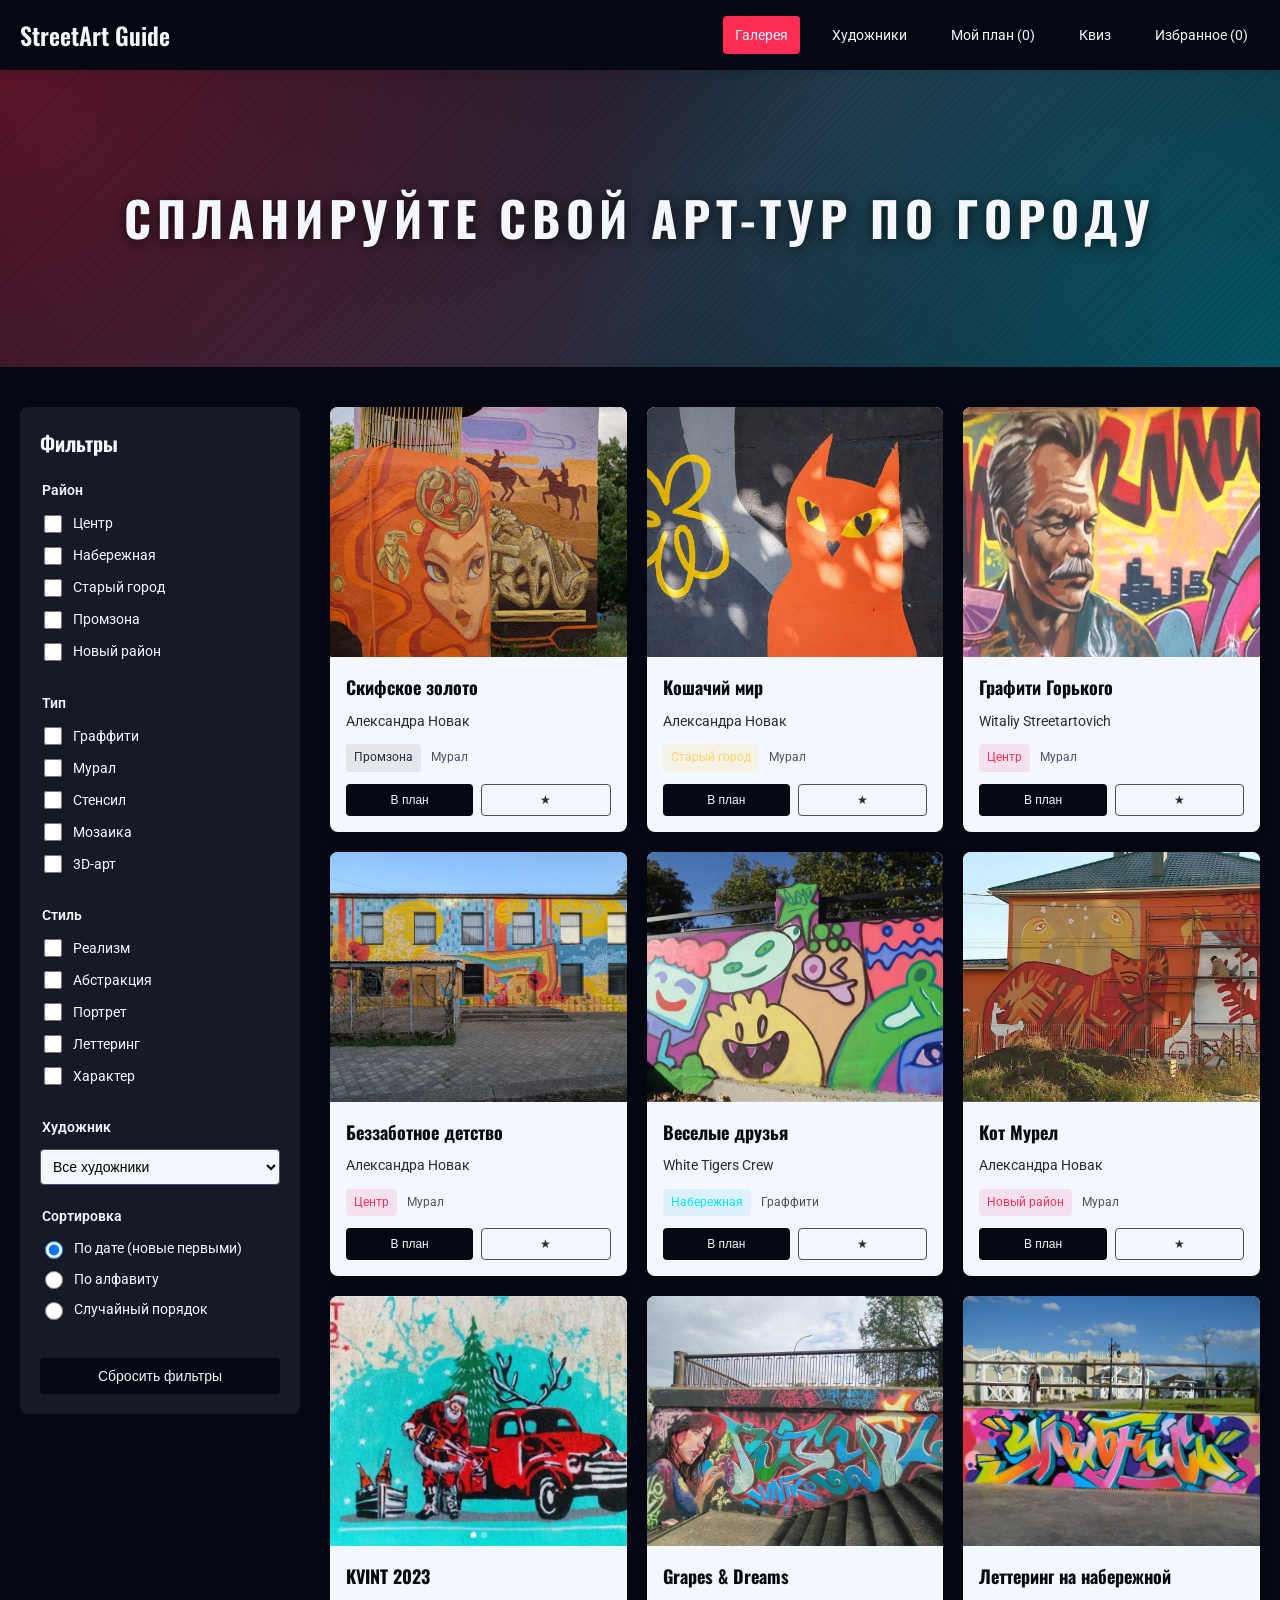
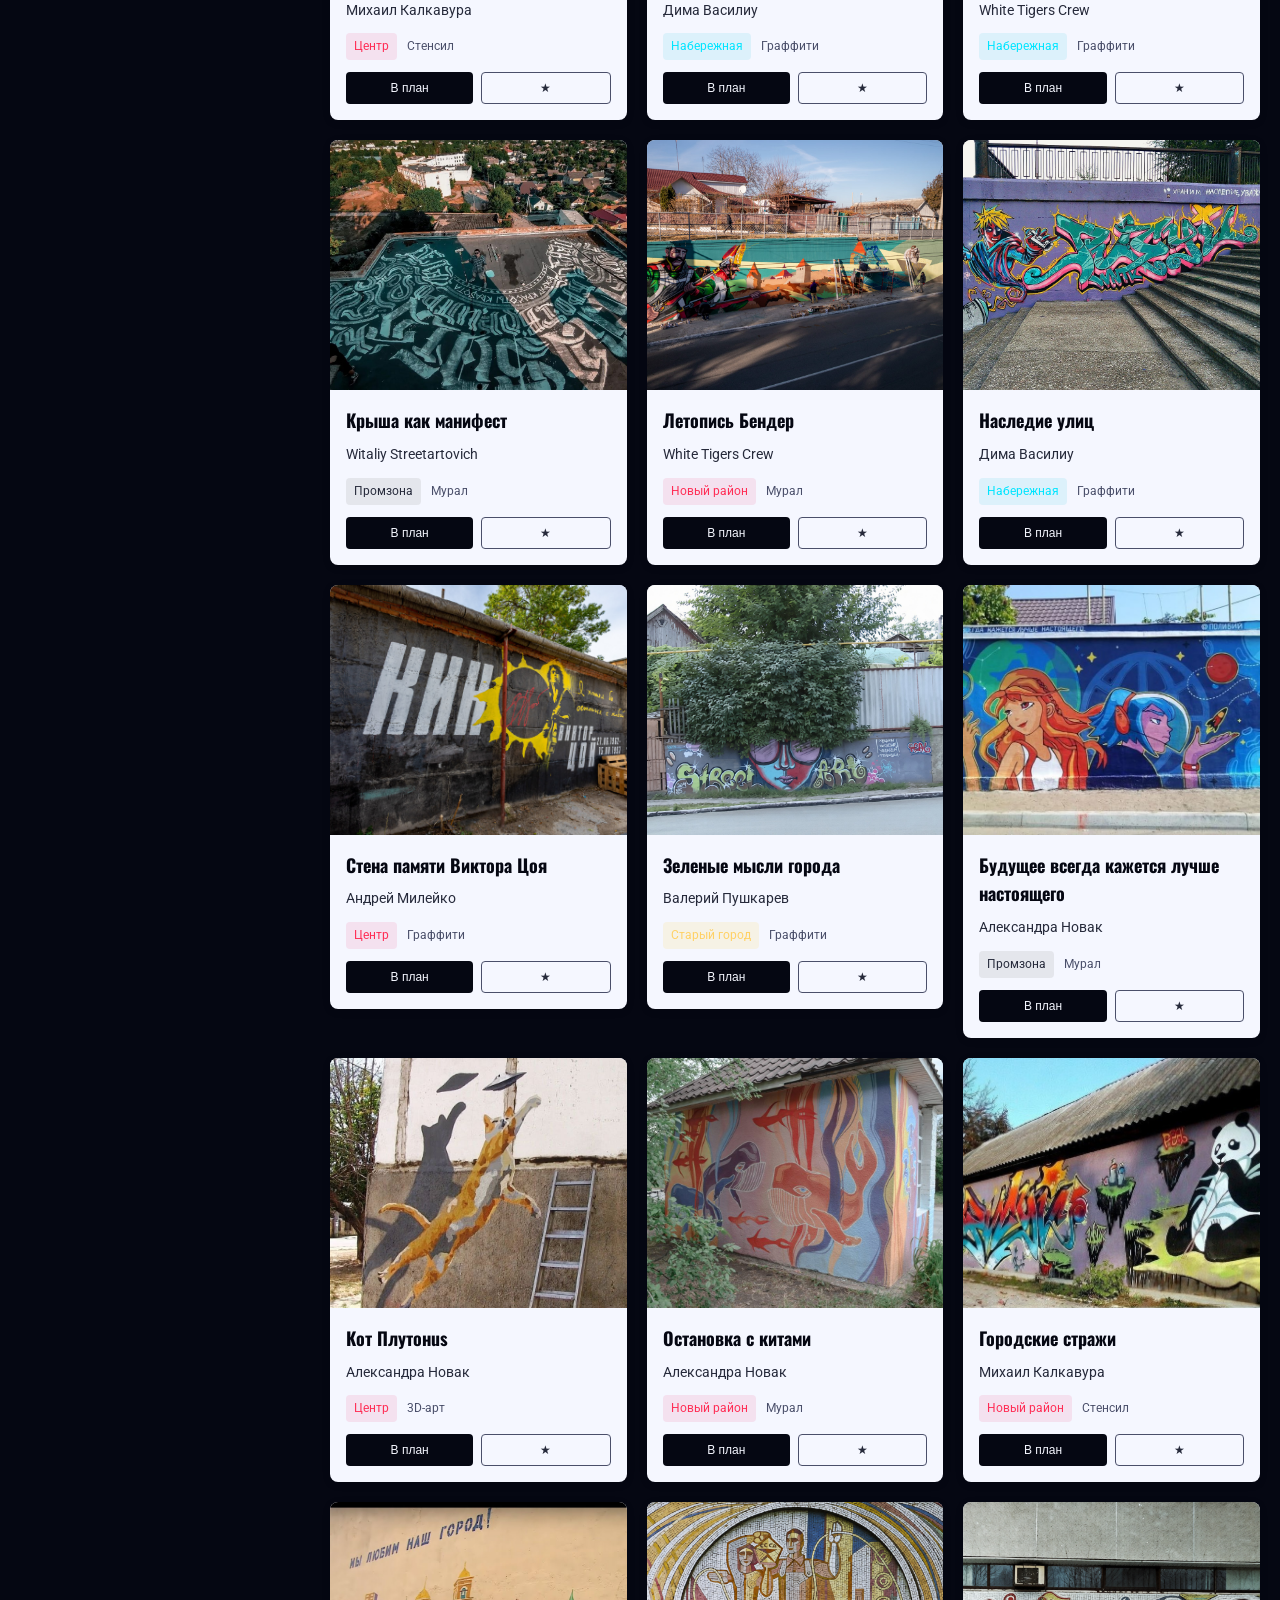
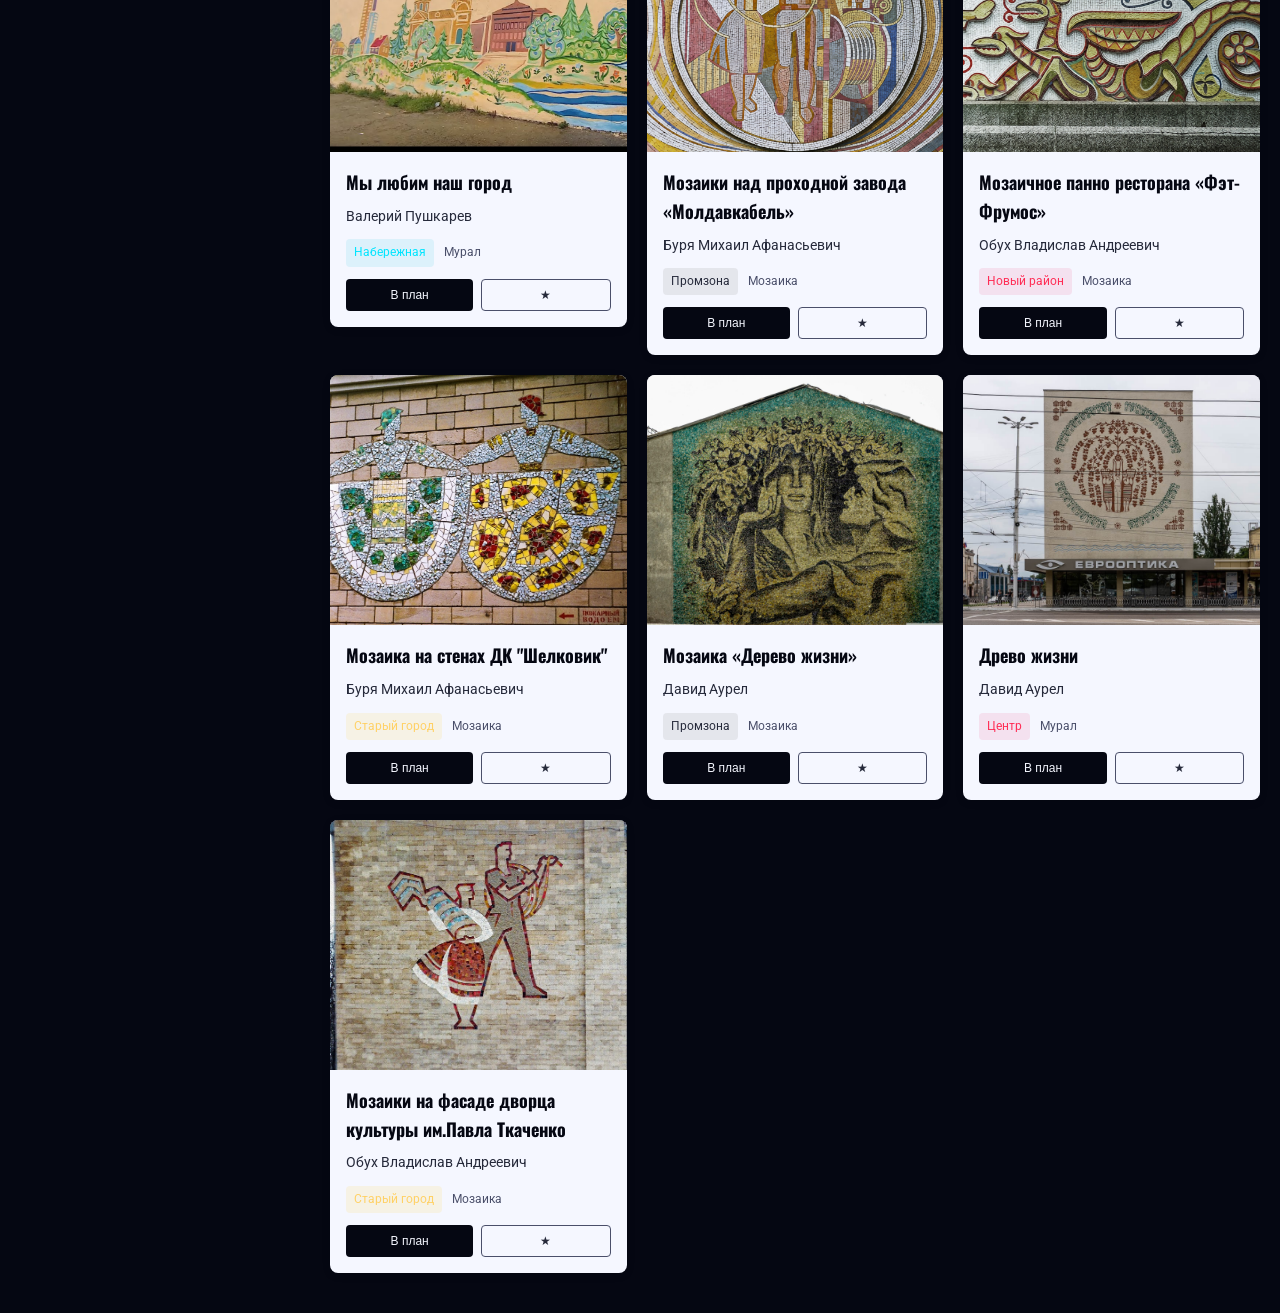
==== index.html @ 95d40b7e "added bem strusture" ====
<!DOCTYPE html>
<html lang="ru">
<head>
    <meta charset="UTF-8">
    <meta name="viewport" content="width=device-width, initial-scale=1.0">
    <meta name="description" content="Цифровой путеводитель по уличному искусству города с интерактивной галереей, планировщиком визита и базой художников">
    <title>StreetArt Guide - Цифровой путеводитель по уличному искусству</title>
    <link rel="preconnect" href="https://fonts.googleapis.com">
    <link rel="preconnect" href="https://fonts.gstatic.com" crossorigin>
    <link href="https://fonts.googleapis.com/css2?family=Oswald:wght@400;600;700&family=Roboto:wght@300;400;500;700&display=swap" rel="stylesheet">
    <link rel="stylesheet" href="css/style.css">
</head>
<body class="page">
    <header class="header">
        <div class="header__container">
            <a href="index.html" class="header__logo">StreetArt Guide</a>
            <nav class="header__nav" aria-label="Основная навигация">
                <a href="index.html" class="header__nav-link header__nav-link_active">Галерея</a>
                <a href="artists.html" class="header__nav-link">Художники</a>
                <a href="planner.html" class="header__nav-link">Мой план (<span id="planCount">0</span>)</a>
                <a href="quiz.html" class="header__nav-link">Квиз</a>
                <a href="favorites.html" class="header__nav-link">Избранное (<span id="favCount">0</span>)</a>
            </nav>
            <button class="header__burger" aria-label="Открыть меню" id="burgerBtn">
                <span></span>
                <span></span>
                <span></span>
            </button>
        </div>
    </header>

    <section class="banner">
        <div class="banner__container">
            <h1 class="banner__title">Спланируйте свой арт-тур по городу</h1>
        </div>
    </section>

    <main class="content">
        <div class="content__container">
            <aside class="filters">
                <h2 class="filters__title">Фильтры</h2>
                
                <fieldset class="filters__fieldset">
                    <legend class="filters__legend">Район</legend>
                    <label class="filters__label">
                        <input type="checkbox" class="filters__checkbox" value="Центр" data-filter="district">
                        <span>Центр</span>
                    </label>
                    <label class="filters__label">
                        <input type="checkbox" class="filters__checkbox" value="Набережная" data-filter="district">
                        <span>Набережная</span>
                    </label>
                    <label class="filters__label">
                        <input type="checkbox" class="filters__checkbox" value="Старый город" data-filter="district">
                        <span>Старый город</span>
                    </label>
                    <label class="filters__label">
                        <input type="checkbox" class="filters__checkbox" value="Промзона" data-filter="district">
                        <span>Промзона</span>
                    </label>
                    <label class="filters__label">
                        <input type="checkbox" class="filters__checkbox" value="Новый район" data-filter="district">
                        <span>Новый район</span>
                    </label>
                </fieldset>

                <fieldset class="filters__fieldset">
                    <legend class="filters__legend">Тип</legend>
                    <label class="filters__label">
                        <input type="checkbox" class="filters__checkbox" value="Граффити" data-filter="type">
                        <span>Граффити</span>
                    </label>
                    <label class="filters__label">
                        <input type="checkbox" class="filters__checkbox" value="Мурал" data-filter="type">
                        <span>Мурал</span>
                    </label>
                    <label class="filters__label">
                        <input type="checkbox" class="filters__checkbox" value="Стенсил" data-filter="type">
                        <span>Стенсил</span>
                    </label>
                    <label class="filters__label">
                        <input type="checkbox" class="filters__checkbox" value="Мозаика" data-filter="type">
                        <span>Мозаика</span>
                    </label>
                    <label class="filters__label">
                        <input type="checkbox" class="filters__checkbox" value="3D-арт" data-filter="type">
                        <span>3D-арт</span>
                    </label>
                </fieldset>

                <fieldset class="filters__fieldset">
                    <legend class="filters__legend">Стиль</legend>
                    <label class="filters__label">
                        <input type="checkbox" class="filters__checkbox" value="Реализм" data-filter="style">
                        <span>Реализм</span>
                    </label>
                    <label class="filters__label">
                        <input type="checkbox" class="filters__checkbox" value="Абстракция" data-filter="style">
                        <span>Абстракция</span>
                    </label>
                    <label class="filters__label">
                        <input type="checkbox" class="filters__checkbox" value="Портрет" data-filter="style">
                        <span>Портрет</span>
                    </label>
                    <label class="filters__label">
                        <input type="checkbox" class="filters__checkbox" value="Леттеринг" data-filter="style">
                        <span>Леттеринг</span>
                    </label>
                    <label class="filters__label">
                        <input type="checkbox" class="filters__checkbox" value="Характер" data-filter="style">
                        <span>Характер</span>
                    </label>
                </fieldset>

                <fieldset class="filters__fieldset">
                    <legend class="filters__legend">Художник</legend>
                    <select class="filters__select" id="artistFilter" data-filter="artist">
                        <option value="">Все художники</option>
                    </select>
                </fieldset>

                <fieldset class="filters__fieldset">
                    <legend class="filters__legend">Сортировка</legend>
                    <label class="filters__label">
                        <input type="radio" class="filters__radio" name="sort" value="date" checked>
                        <span>По дате (новые первыми)</span>
                    </label>
                    <label class="filters__label">
                        <input type="radio" class="filters__radio" name="sort" value="alphabet">
                        <span>По алфавиту</span>
                    </label>
                    <label class="filters__label">
                        <input type="radio" class="filters__radio" name="sort" value="random">
                        <span>Случайный порядок</span>
                    </label>
                </fieldset>

                <button class="filters__reset" id="resetFilters">Сбросить фильтры</button>
            </aside>

            <section class="gallery" id="gallery" role="region" aria-label="Галерея арт-объектов">
                <div class="gallery__empty" id="galleryEmpty" style="display: none;">
                    <p>По выбранным фильтрам ничего не найдено</p>
                </div>
            </section>
        </div>
    </main>

    <!-- Модальное окно для детального просмотра арт-объекта -->
    <div class="modal" id="artworkModal" role="dialog" aria-labelledby="modalTitle" aria-hidden="true">
        <div class="modal__overlay" id="modalOverlay"></div>
        <div class="modal__content">
            <button class="modal__close" aria-label="Закрыть" id="modalClose">&times;</button>
            <div class="modal__body" id="modalBody"></div>
        </div>
    </div>

    <!-- Уведомления -->
    <div class="notification" id="notification"></div>

    <script src="js/data.js"></script>
    <script src="js/favorites.js"></script>
    <script src="js/planner.js"></script>
    <script src="js/gallery.js"></script>
    <script src="js/modals.js"></script>
    <script src="js/app.js"></script>
</body>
</html>
---- css/style.css ----
@import url('./blocks/style/banner/banner.css');
@import url('./blocks/style/banner/__container/banner__container.css');
@import url('./blocks/style/banner/__title/banner__title.css');

@import url('./blocks/style/card/card.css');
@import url('./blocks/style/card/__actions/card__actions.css');
@import url('./blocks/style/card/__artist/card__artist.css');
@import url('./blocks/style/card/__btn/card__btn.css');
@import url('./blocks/style/card/__content/card__content.css');
@import url('./blocks/style/card/__district/card__district.css');
@import url('./blocks/style/card/__image/card__image.css');
@import url('./blocks/style/card/__info/card__info.css');
@import url('./blocks/style/card/__title/card__title.css');
@import url('./blocks/style/card/__type/card__type.css');
@import url('./blocks/style/card/__btn/_add/card__btn_add.css');
@import url('./blocks/style/card/__btn/_favorite/card__btn_favorite.css');
@import url('./blocks/style/card/__district/_center/card__district_center.css');
@import url('./blocks/style/card/__district/_naberezhna/card__district_naberezhna.css');
@import url('./blocks/style/card/__district/_old-city/card__district_old-city.css');
@import url('./blocks/style/card/__district/_promzone/card__district_promzone.css');
@import url('./blocks/style/card/__district/_new-district/card__district_new-district.css');

@import url('./blocks/style/content/content.css');
@import url('./blocks/style/content/__container/content__container.css');
@import url('./blocks/style/content/__container/_full/content__container_full.css');

@import url('./blocks/style/filters/filters.css');
@import url('./blocks/style/filters/__checkbox/filters__checkbox.css');
@import url('./blocks/style/filters/__fieldset/filters__fieldset.css');
@import url('./blocks/style/filters/__label/filters__label.css');
@import url('./blocks/style/filters/__legend/filters__legend.css');
@import url('./blocks/style/filters/__radio/filters__radio.css');
@import url('./blocks/style/filters/__reset/filters__reset.css');
@import url('./blocks/style/filters/__select/filters__select.css');
@import url('./blocks/style/filters/__title/filters__title.css');

@import url('./blocks/style/gallery/gallery.css');
@import url('./blocks/style/gallery/__empty/gallery__empty.css');

@import url('./blocks/style/header/header.css');
@import url('./blocks/style/header/__burger/header__burger.css');
@import url('./blocks/style/header/__container/header__container.css');
@import url('./blocks/style/header/__logo/header__logo.css');
@import url('./blocks/style/header/__nav-link/header__nav-link.css');
@import url('./blocks/style/header/__nav/header__nav.css');
@import url('./blocks/style/header/__nav-link/_active/header__nav-link_active.css');

@import url('./blocks/style/modal/modal.css');
@import url('./blocks/style/modal/__actions/modal__actions.css');
@import url('./blocks/style/modal/__body/modal__body.css');
@import url('./blocks/style/modal/__btn/modal__btn.css');
@import url('./blocks/style/modal/__close/modal__close.css');
@import url('./blocks/style/modal/__content/modal__content.css');
@import url('./blocks/style/modal/__description/modal__description.css');
@import url('./blocks/style/modal/__gallery/modal__gallery.css');
@import url('./blocks/style/modal/__info/modal__info.css');
@import url('./blocks/style/modal/__info-item/modal__info-item.css');
@import url('./blocks/style/modal/__overlay/modal__overlay.css');
@import url('./blocks/style/modal/__title/modal__title.css');
@import url('./blocks/style/modal/__year/modal__year.css');
@import url('./blocks/style/modal/__btn/_add/modal__btn_add.css');
@import url('./blocks/style/modal/__btn/_favorite/modal__btn_favorite.css');
@import url('./blocks/style/modal/__btn/_artist/modal__btn_artist.css');
@import url('./blocks/style/modal/__btn/_share/modal__btn_share.css');

@import url('./blocks/style/notification/notification.css');

@import url('./blocks/style/page/page.css');

@import url('./blocks/style/variables/variables.css');
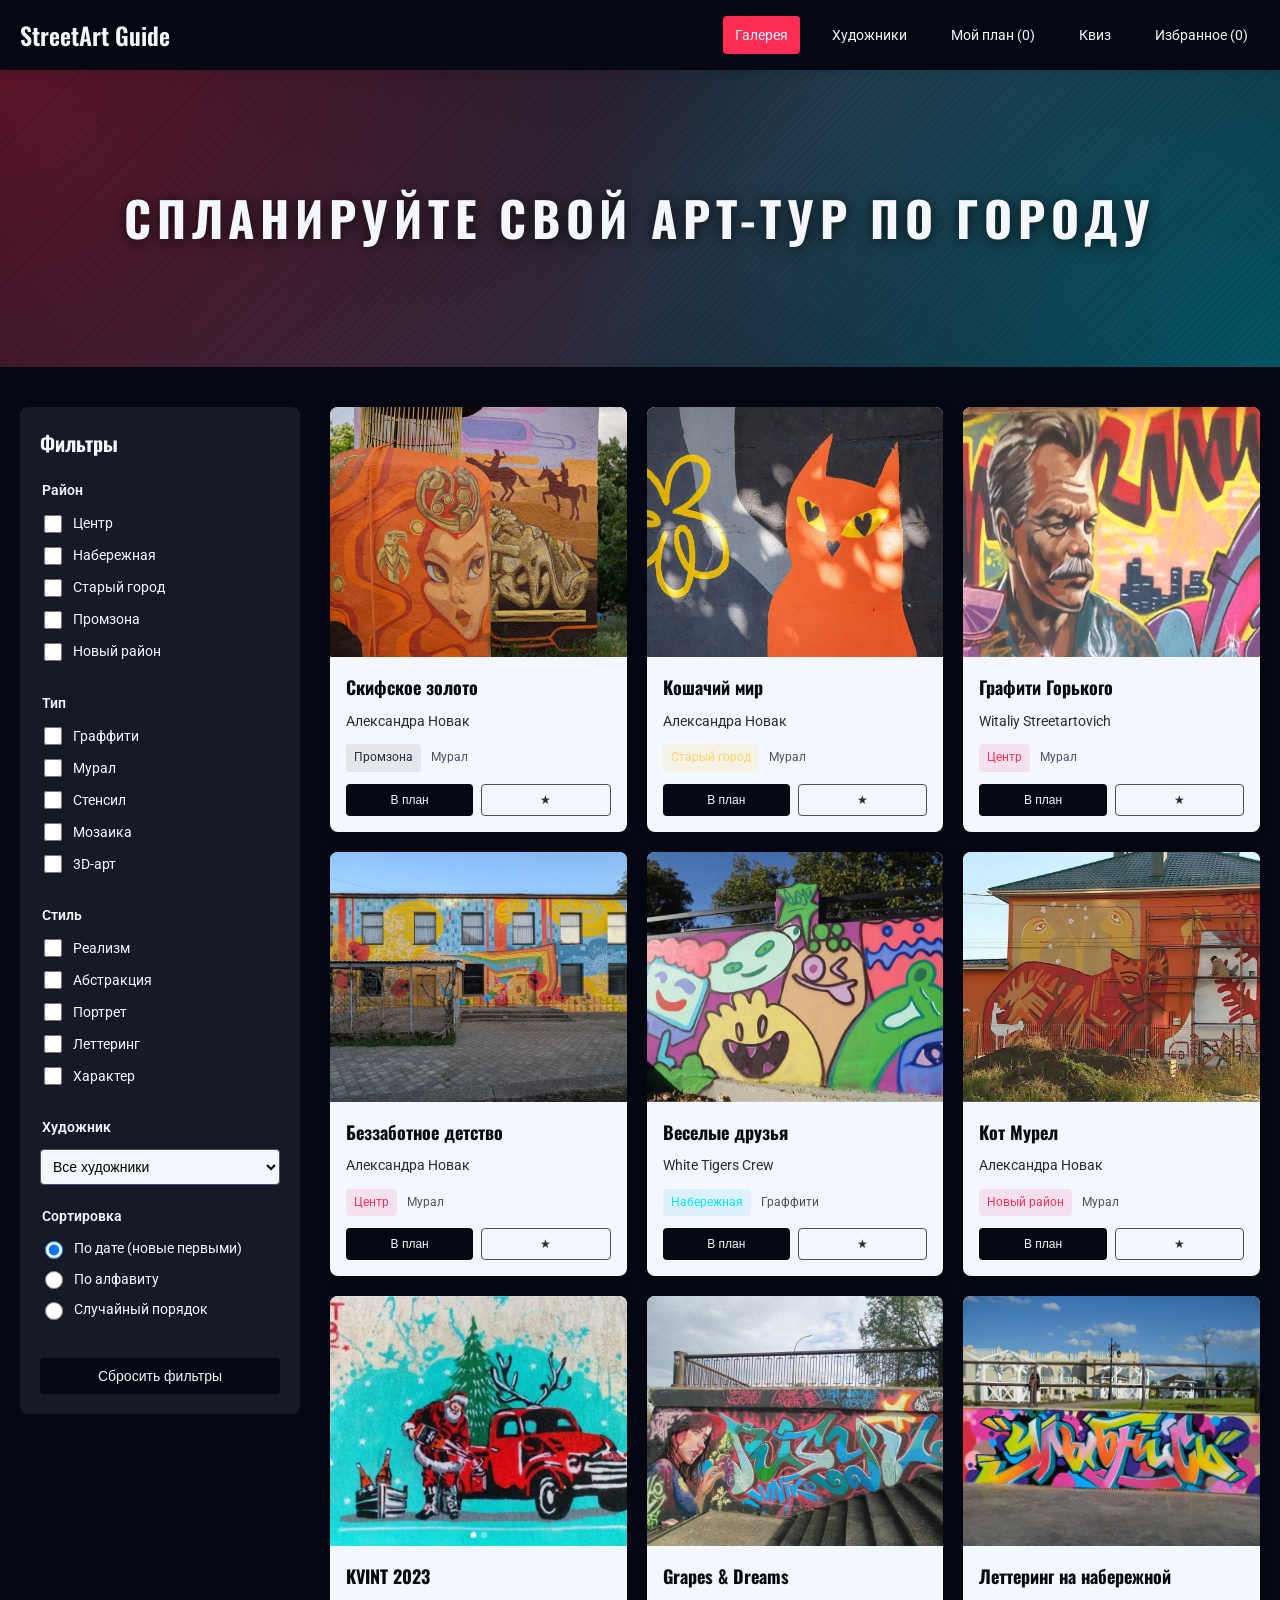
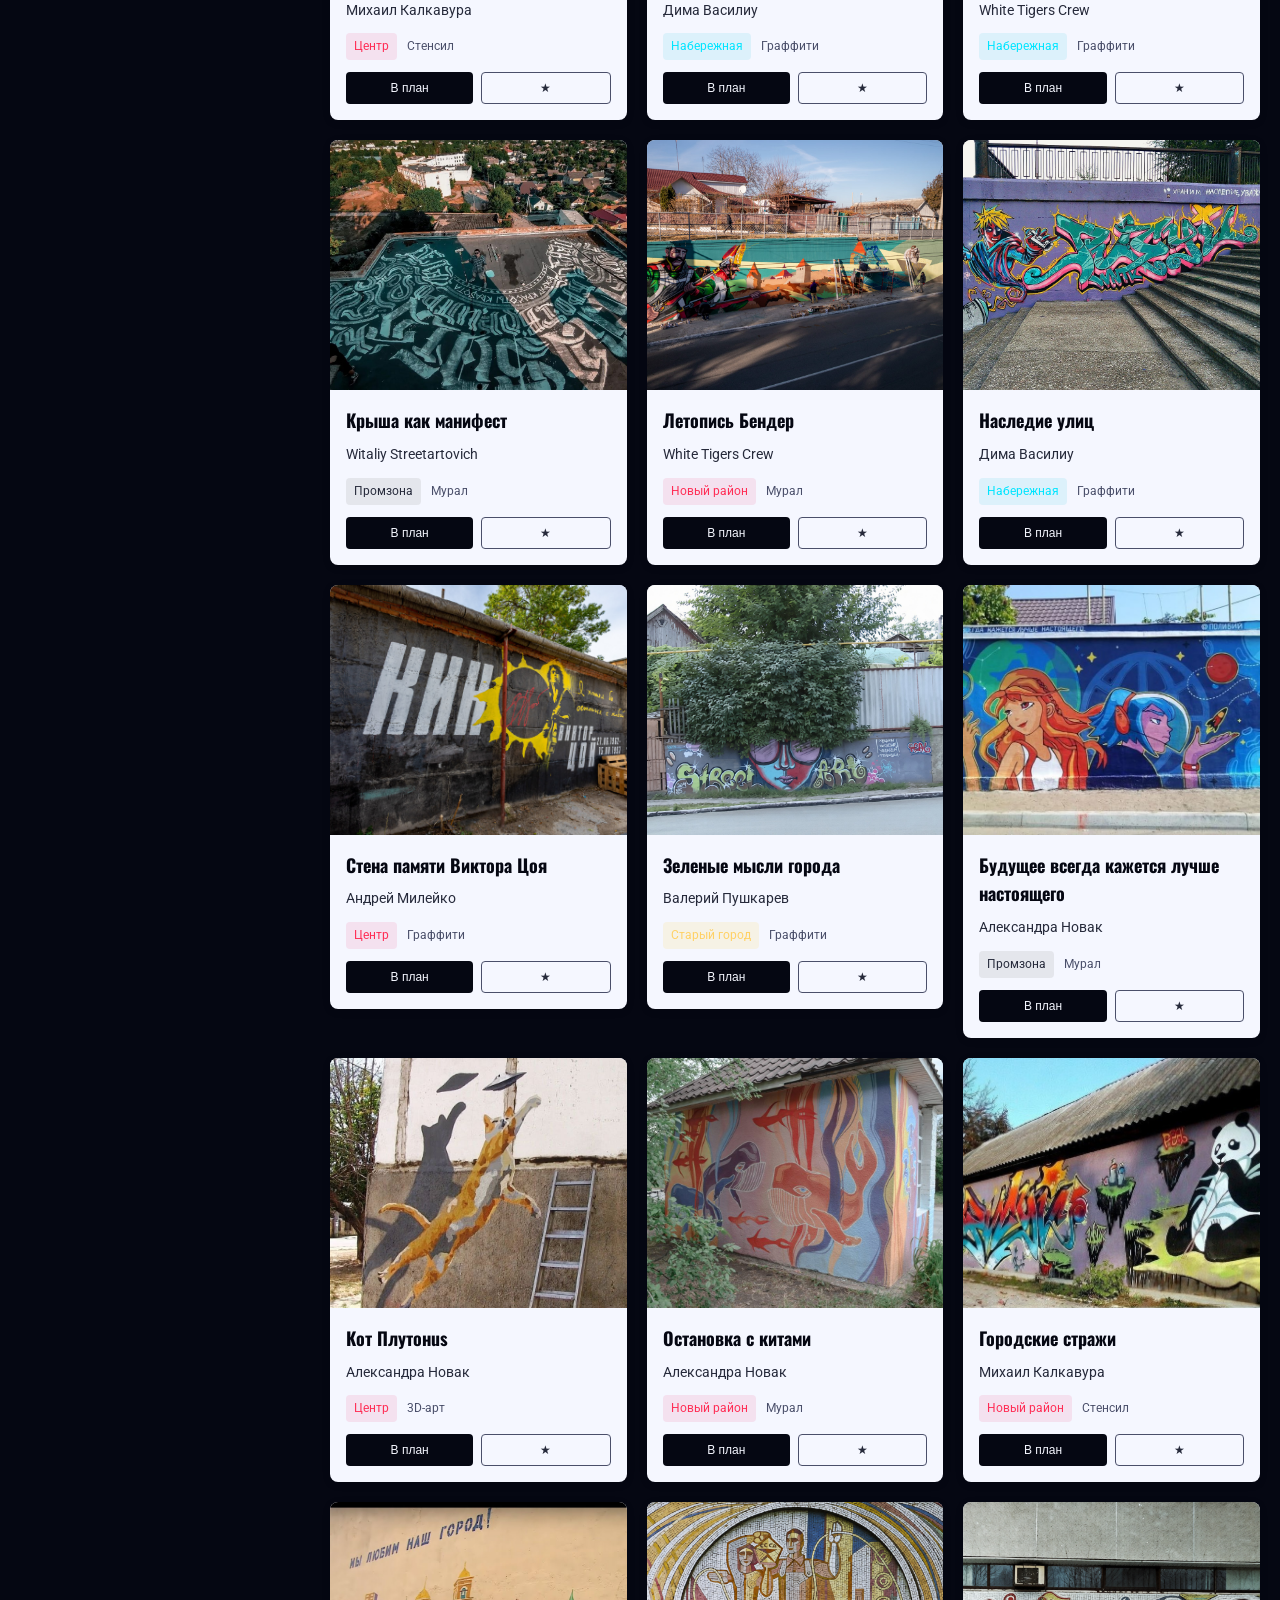
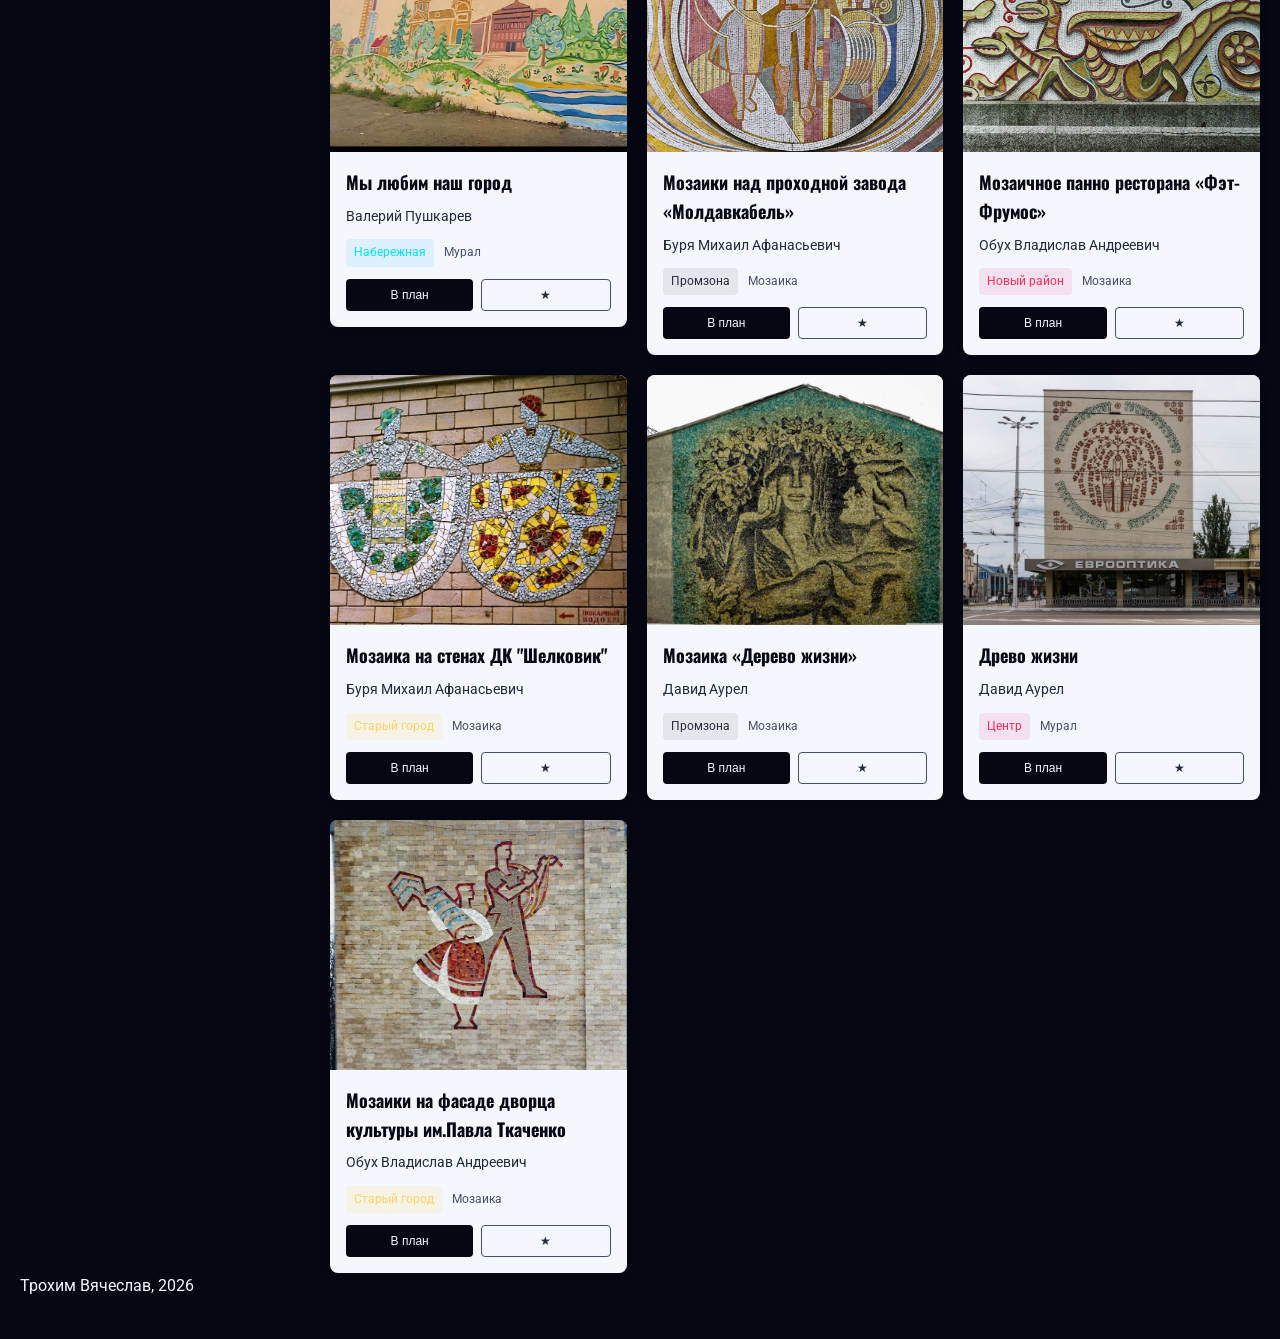
==== commit 60ac7df8: "Update index.html" ====
--- a/index.html
+++ b/index.html
@@ -144,6 +144,7 @@
                 </div>
             </section>
         </div>
+        <footer>Трохим Вячеслав, 2026</footer>
     </main>
 
     <!-- Модальное окно для детального просмотра арт-объекта -->
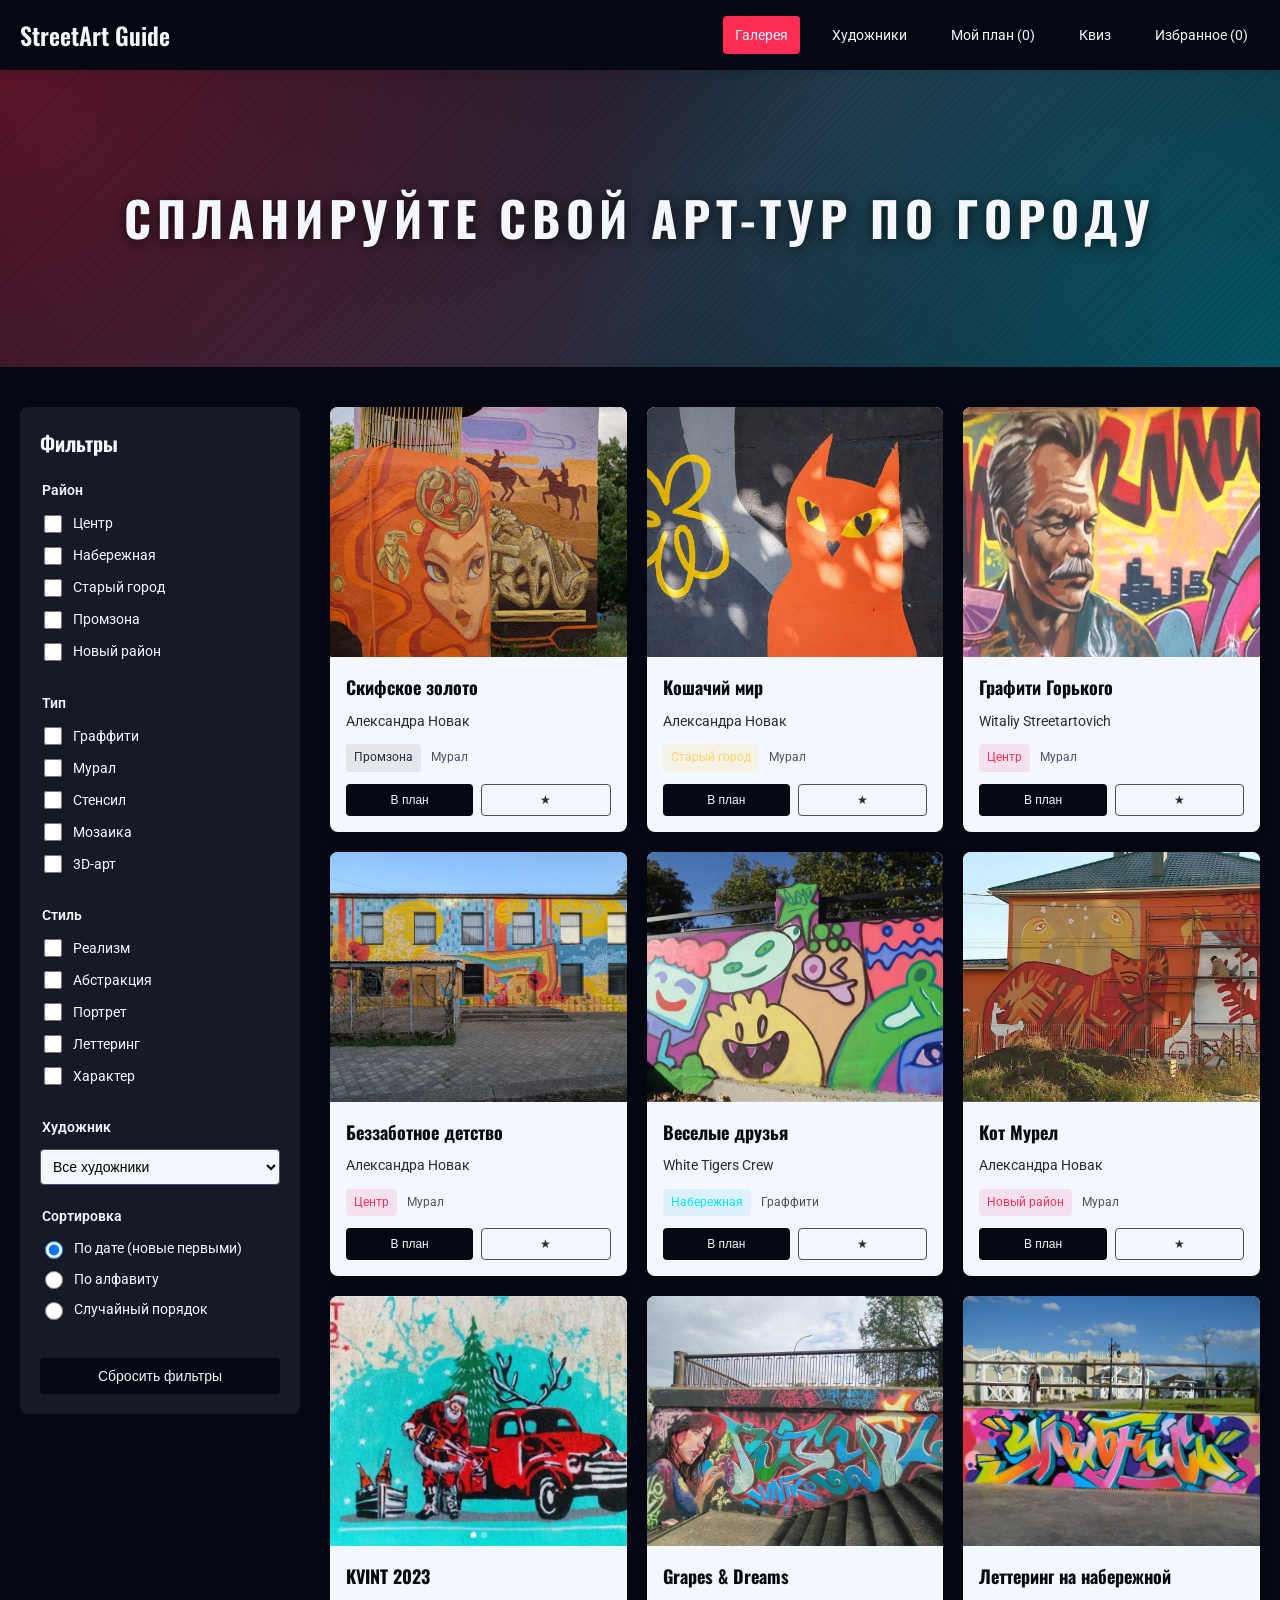
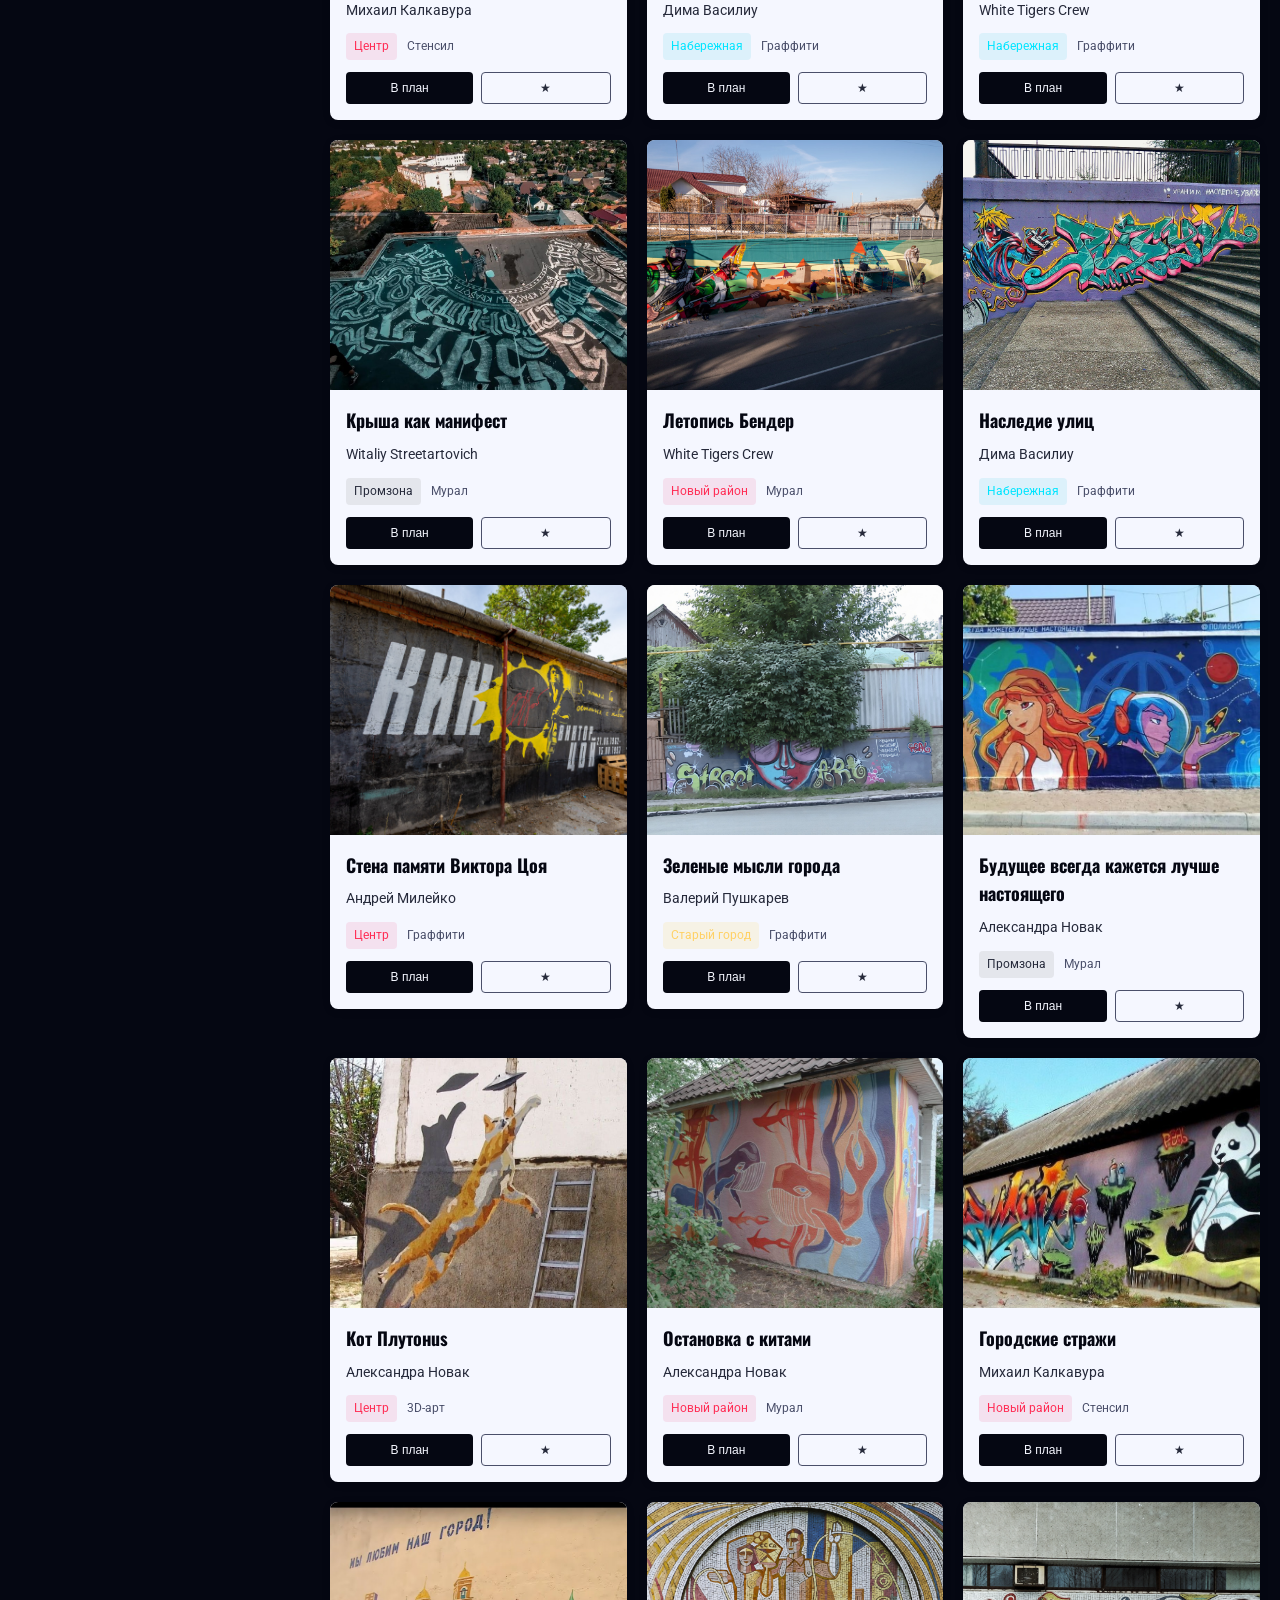
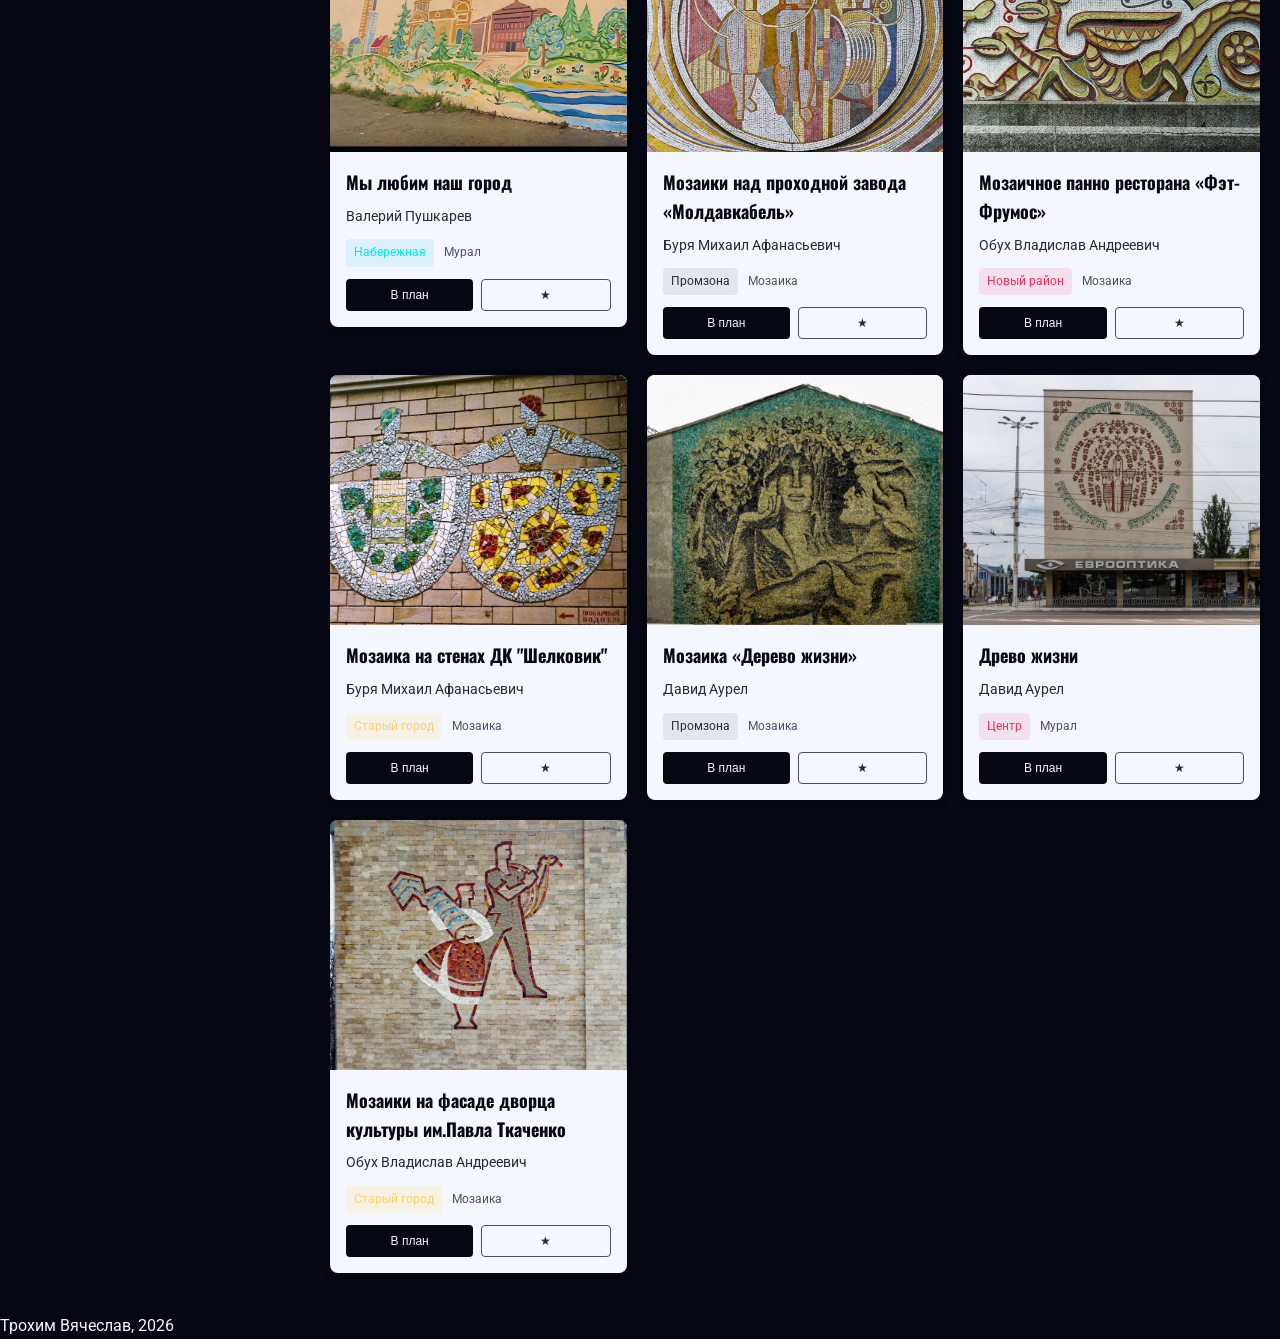
==== commit 22ec279c: "Update index.html" ====
--- a/index.html
+++ b/index.html
@@ -144,9 +144,9 @@
                 </div>
             </section>
         </div>
-        <footer>Трохим Вячеслав, 2026</footer>
+      
     </main>
-
+  <footer>Трохим Вячеслав, 2026</footer>
     <!-- Модальное окно для детального просмотра арт-объекта -->
     <div class="modal" id="artworkModal" role="dialog" aria-labelledby="modalTitle" aria-hidden="true">
         <div class="modal__overlay" id="modalOverlay"></div>
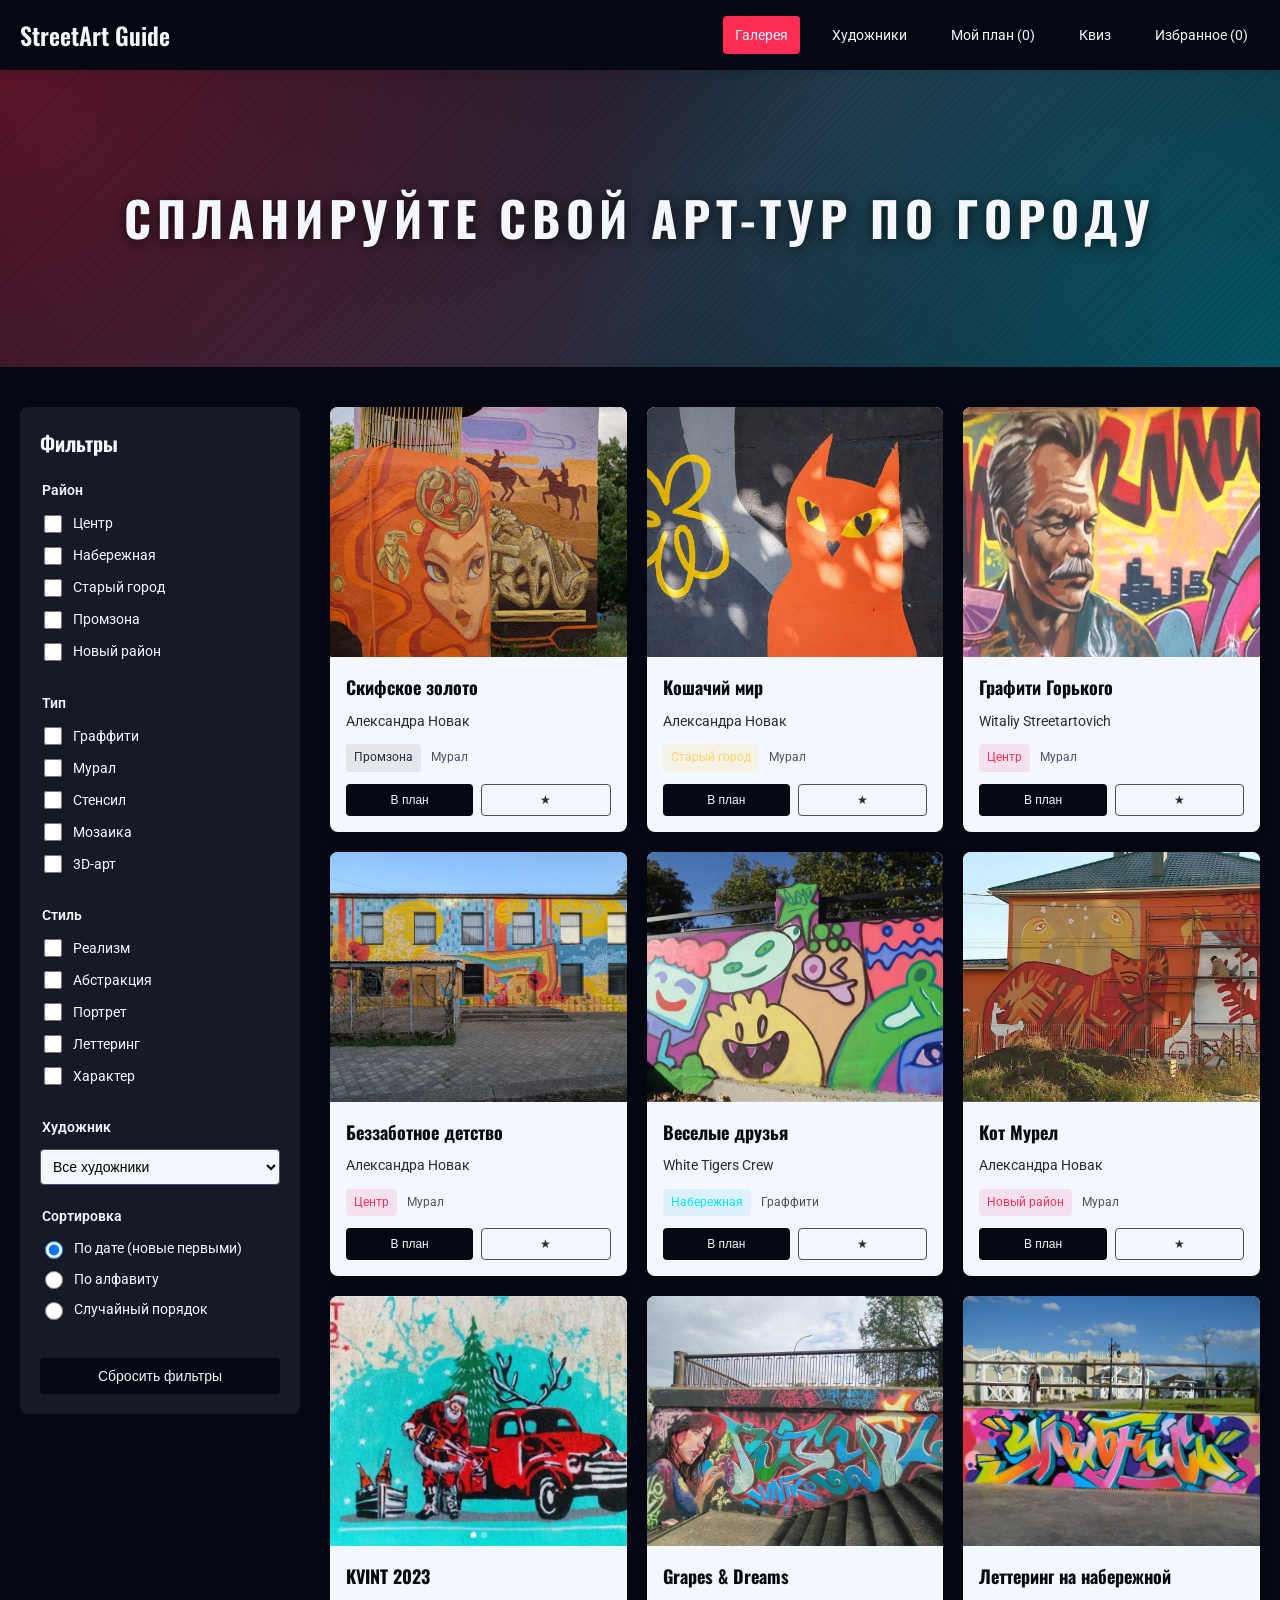
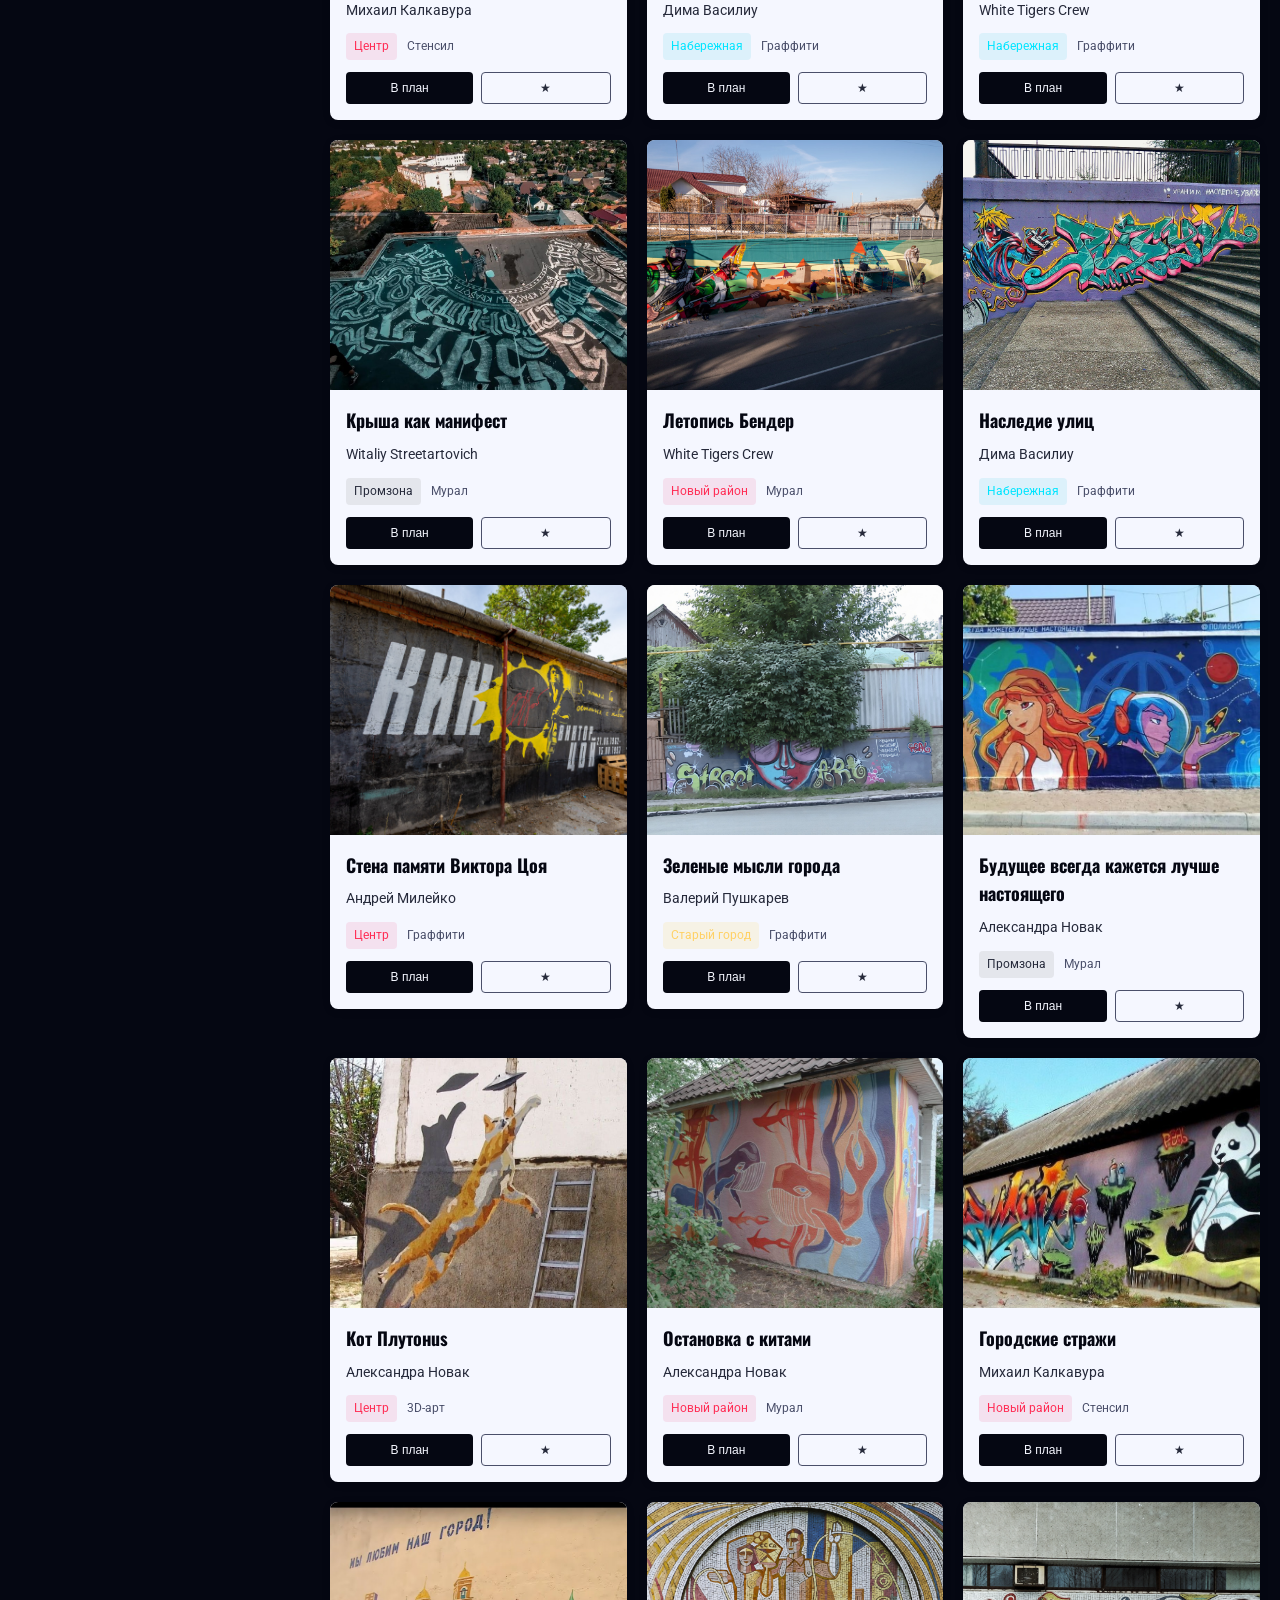
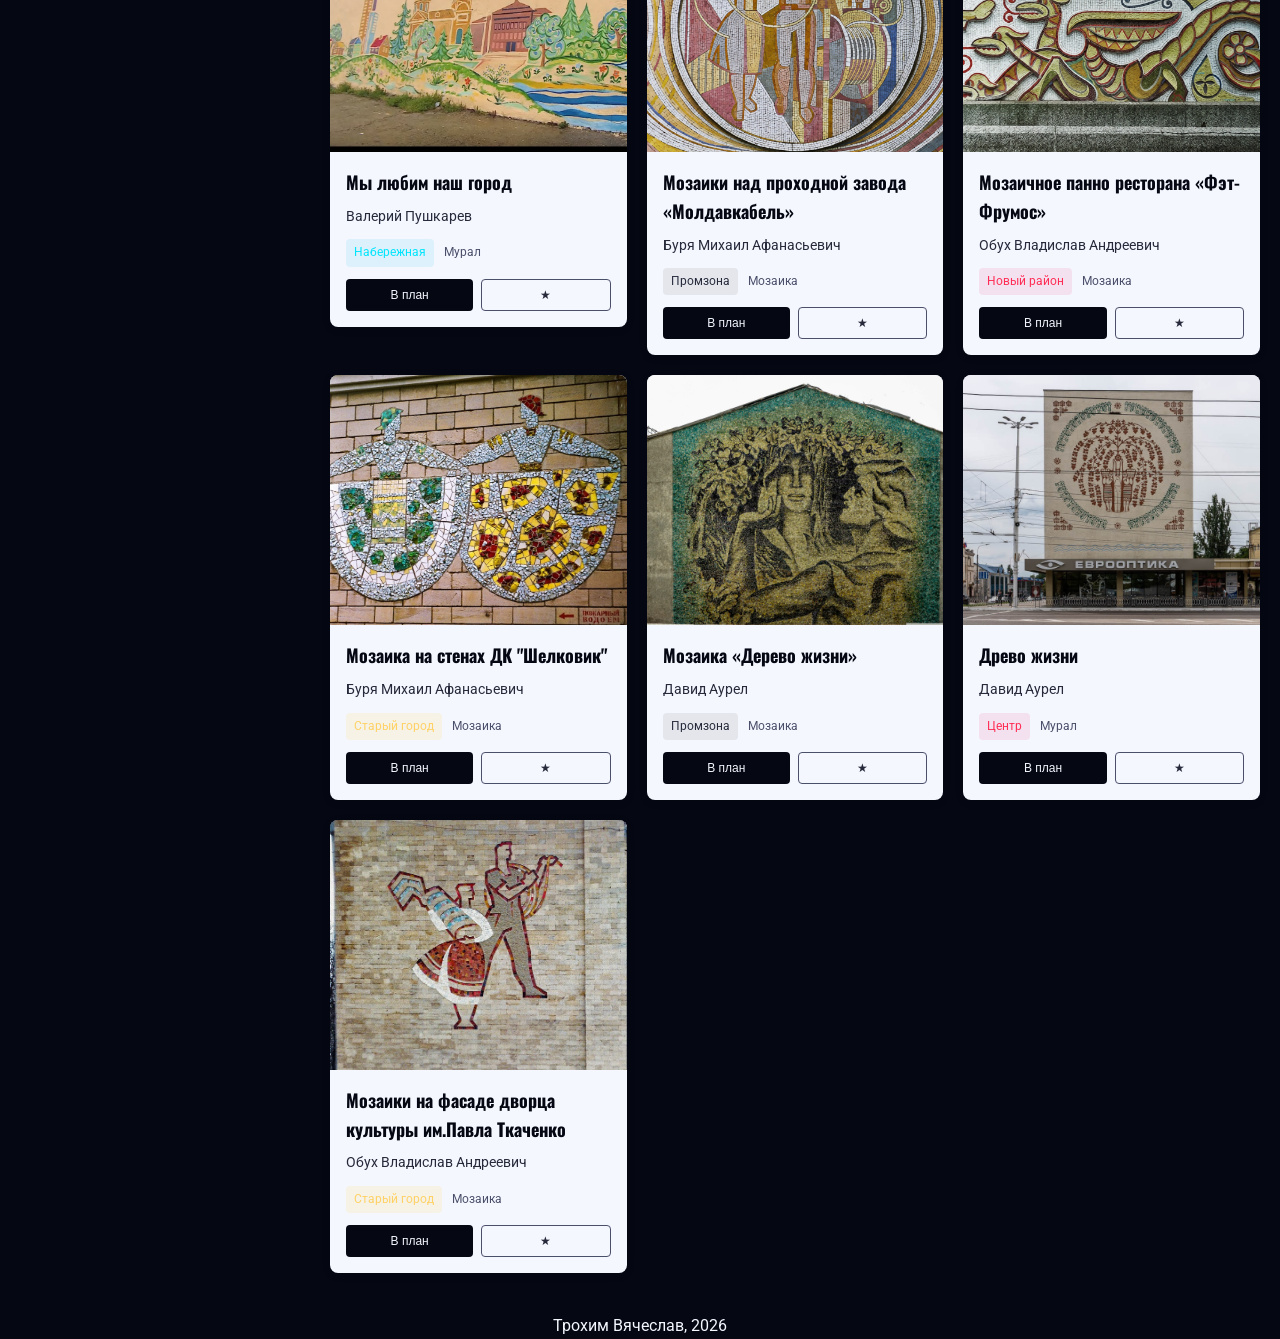
==== commit c4caaa7e: "Update index.html" ====
--- a/index.html
+++ b/index.html
@@ -146,7 +146,7 @@
         </div>
       
     </main>
-  <footer>Трохим Вячеслав, 2026</footer>
+  <footer style="text-align: center;">Трохим Вячеслав, 2026</footer>
     <!-- Модальное окно для детального просмотра арт-объекта -->
     <div class="modal" id="artworkModal" role="dialog" aria-labelledby="modalTitle" aria-hidden="true">
         <div class="modal__overlay" id="modalOverlay"></div>
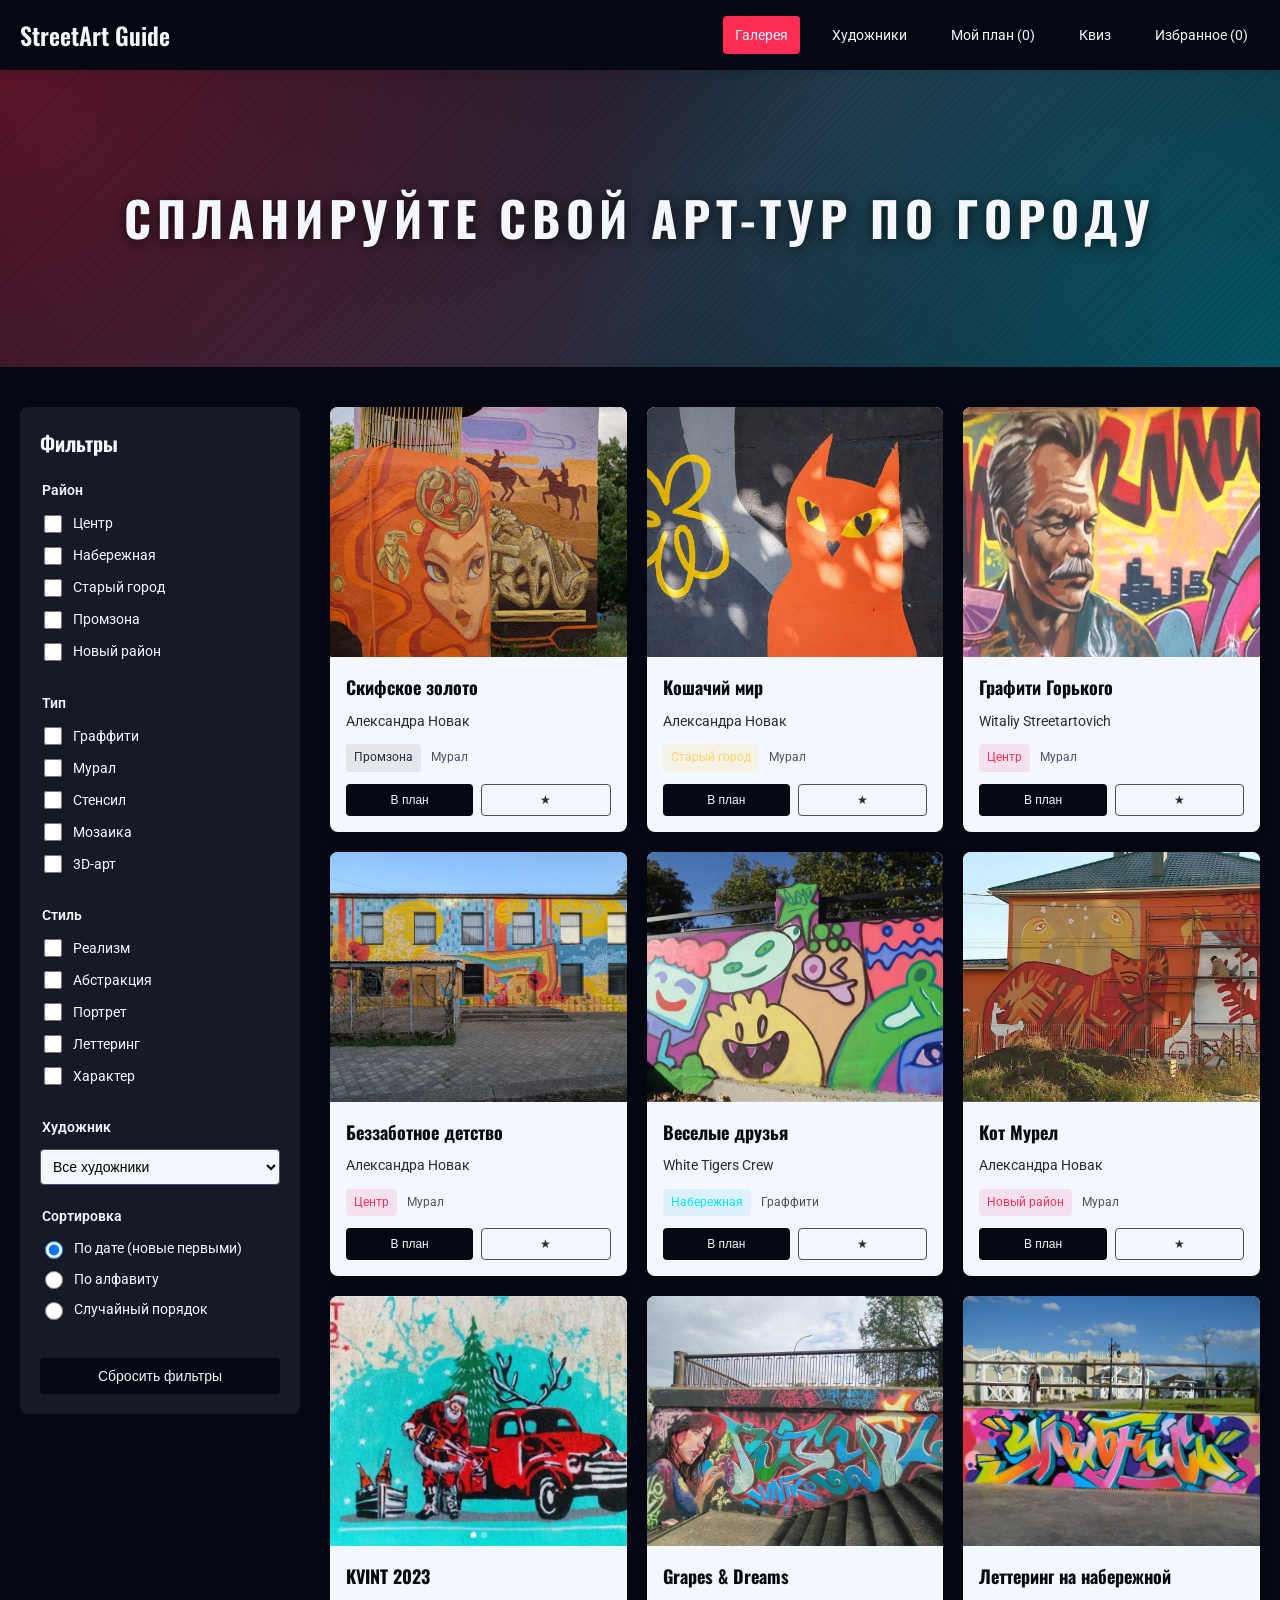
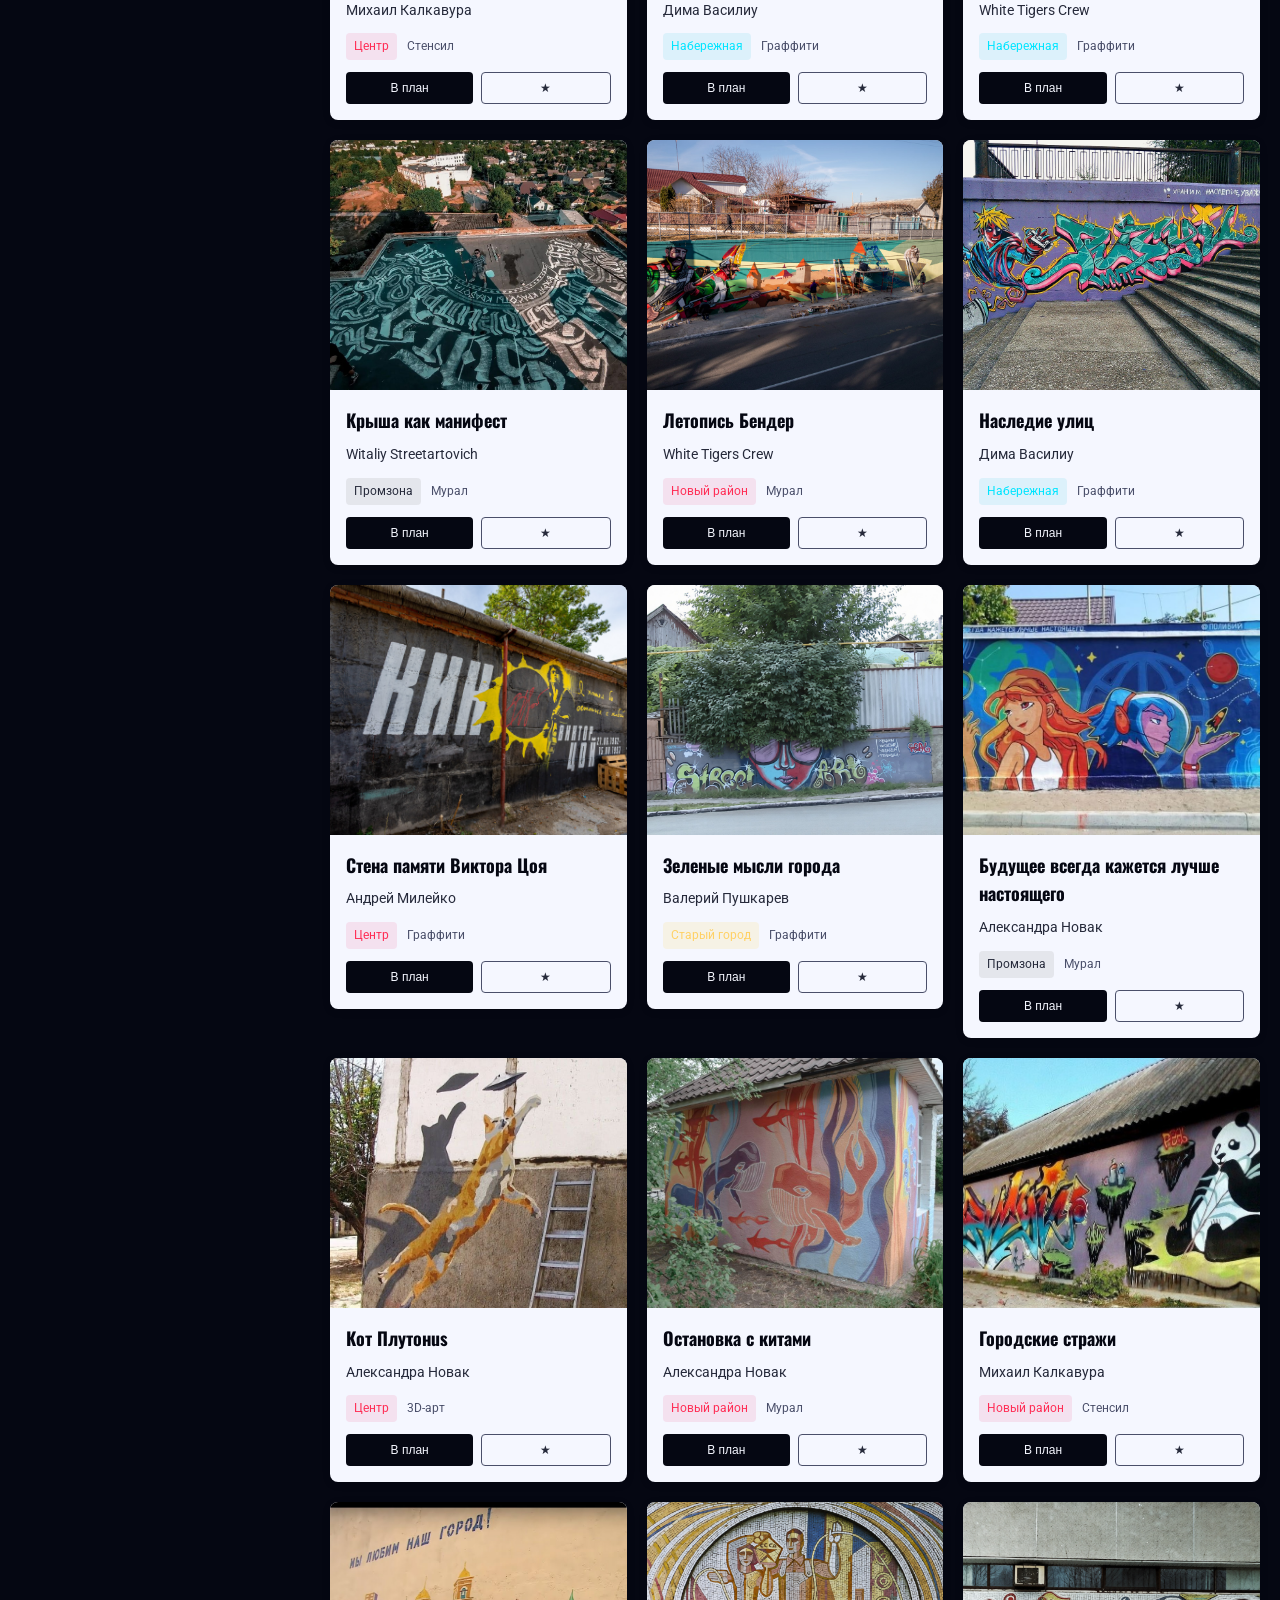
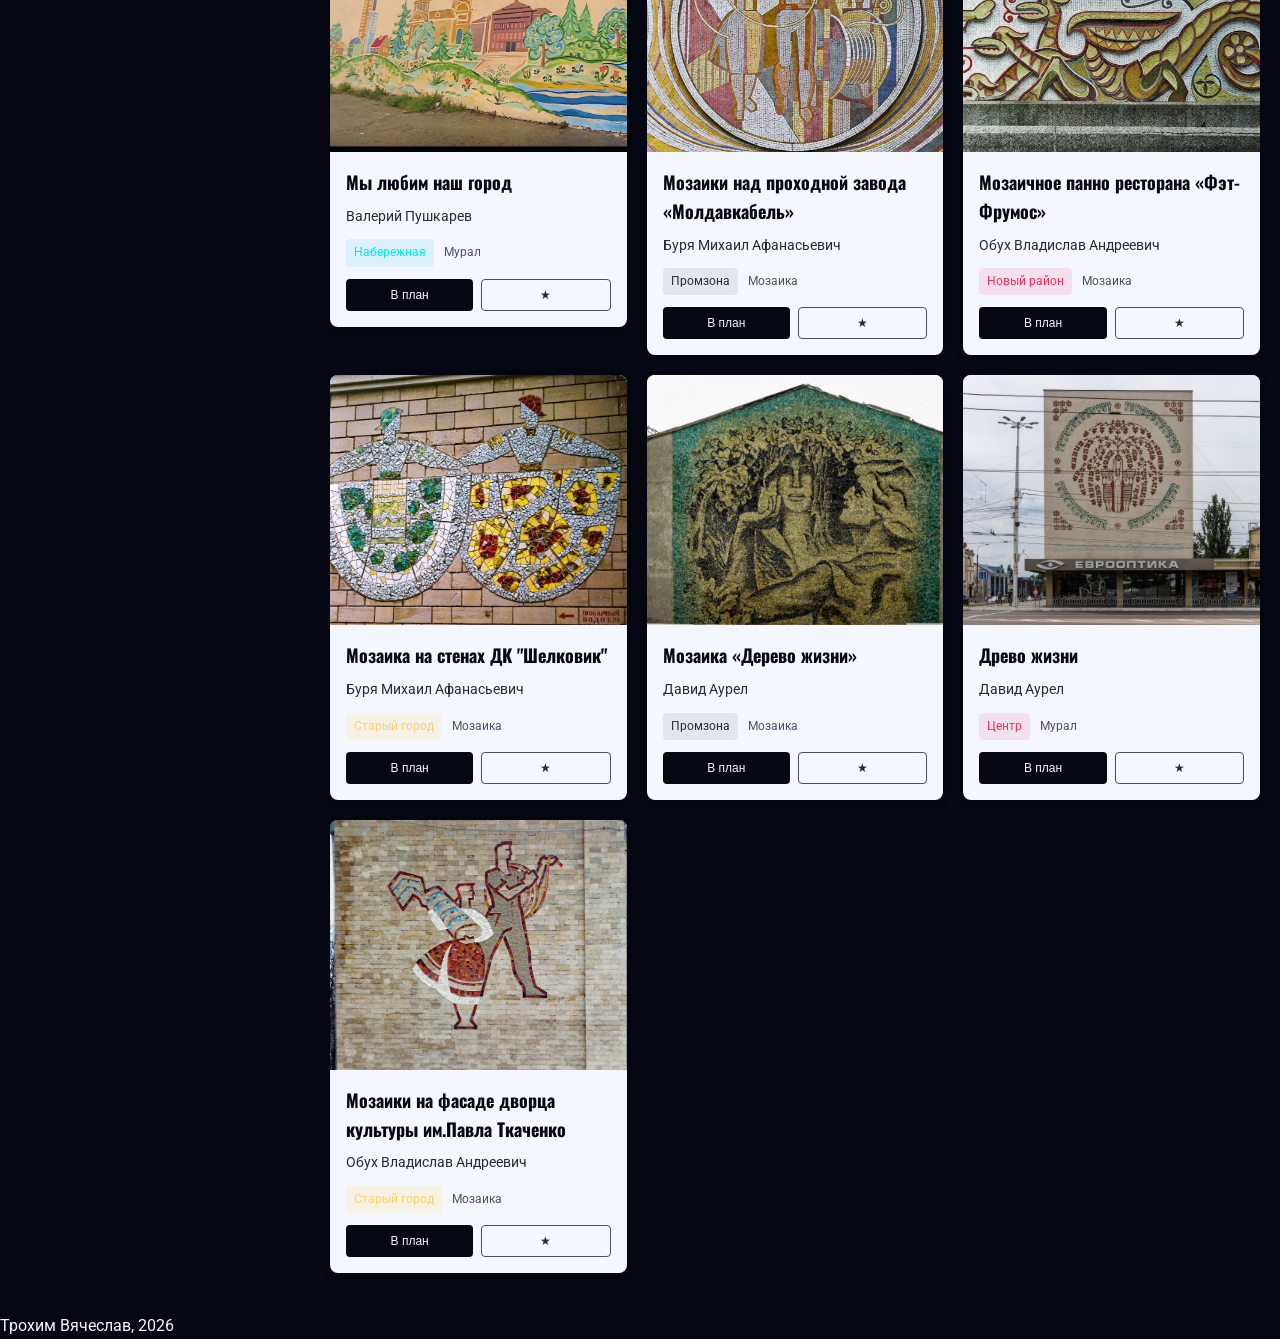
==== commit 7625d6cf: "Update index.html" ====
--- a/index.html
+++ b/index.html
@@ -146,7 +146,7 @@
         </div>
       
     </main>
-  <footer style="text-align: center;">Трохим Вячеслав, 2026</footer>
+  <footer text-align="center">Трохим Вячеслав, 2026</footer>
     <!-- Модальное окно для детального просмотра арт-объекта -->
     <div class="modal" id="artworkModal" role="dialog" aria-labelledby="modalTitle" aria-hidden="true">
         <div class="modal__overlay" id="modalOverlay"></div>
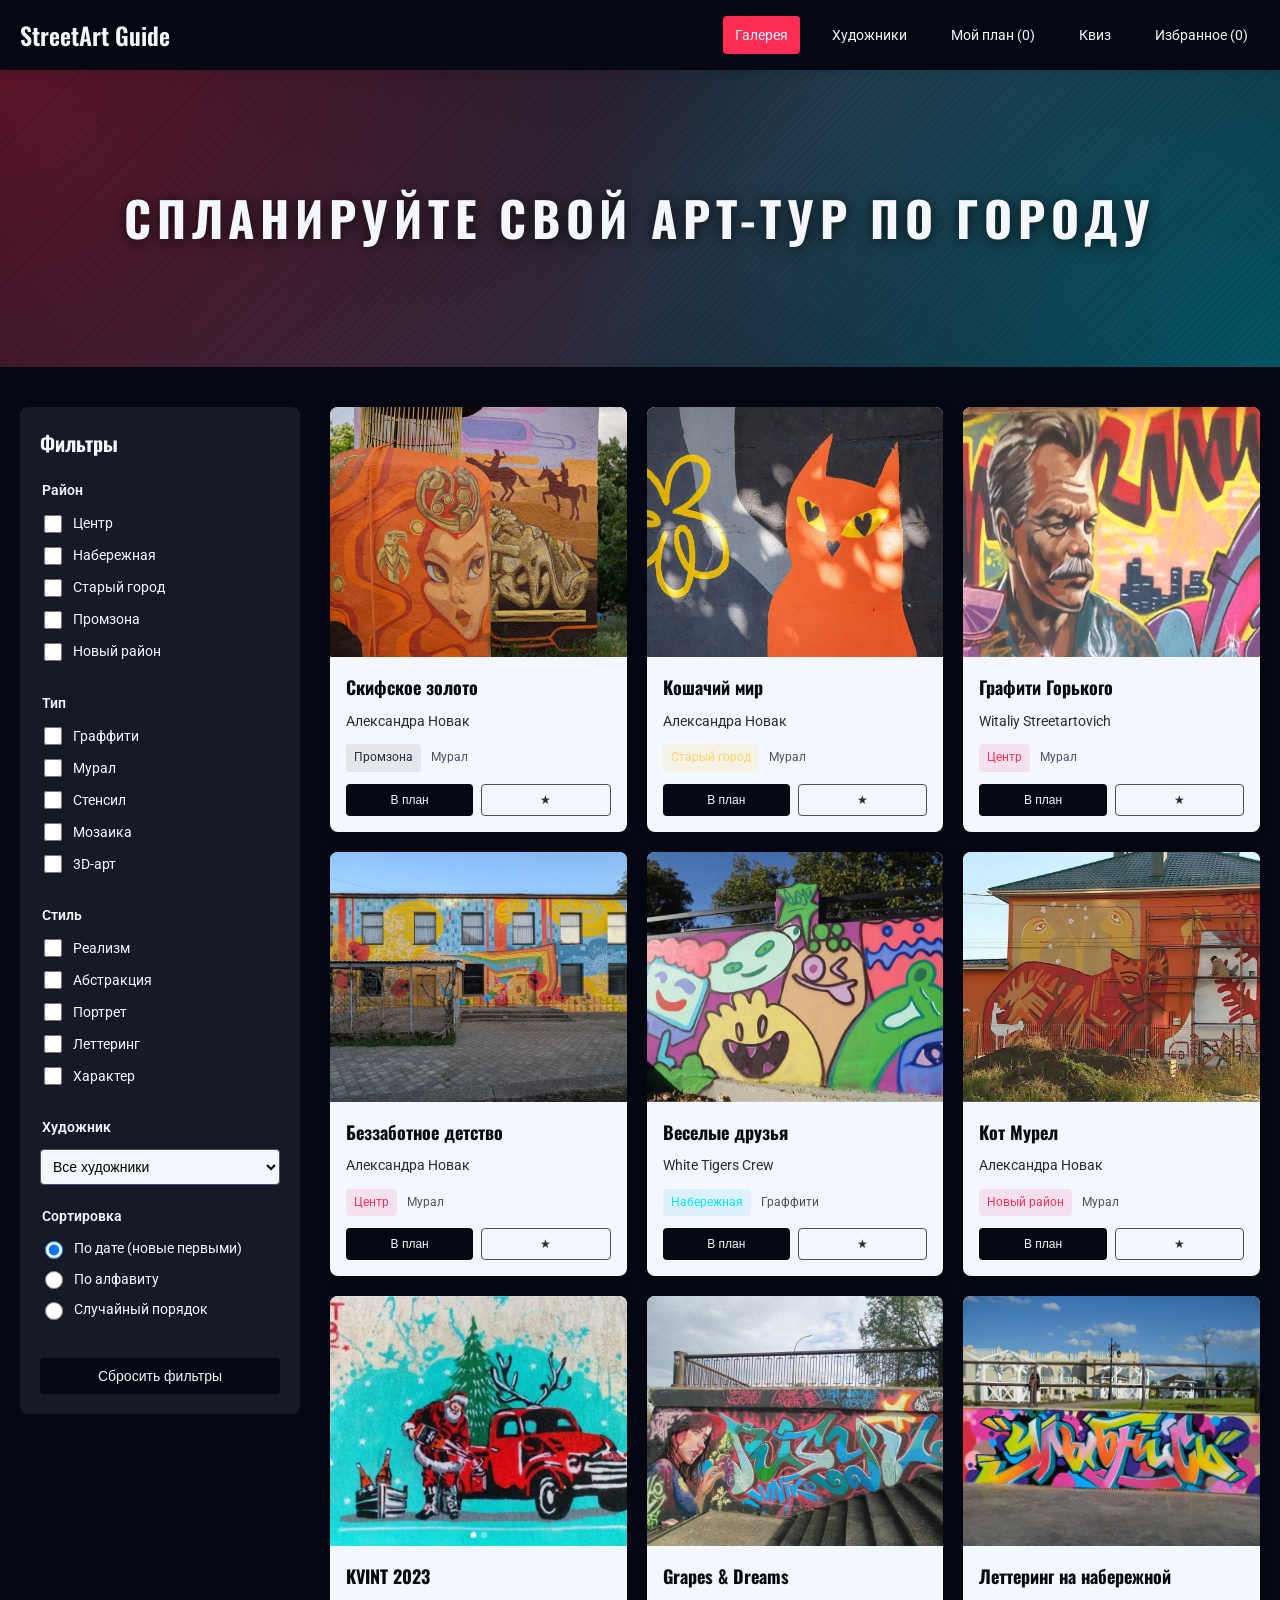
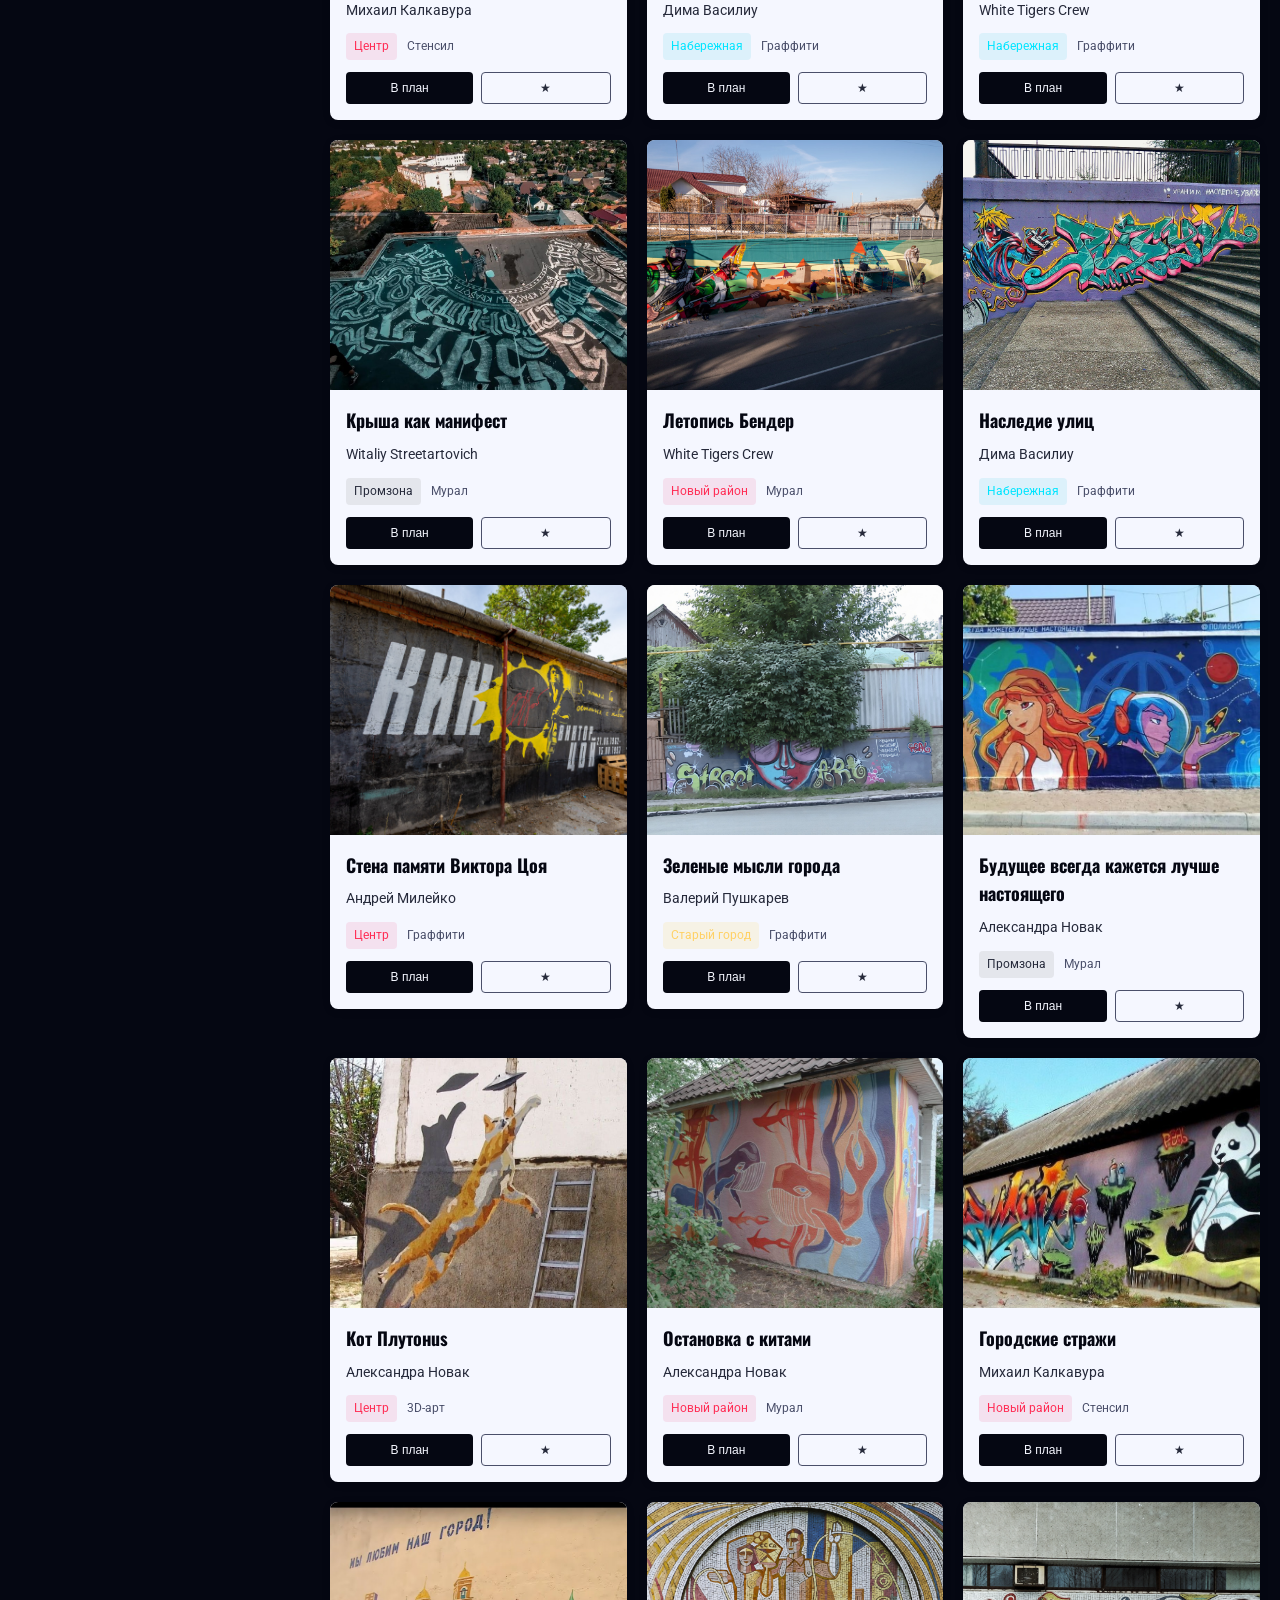
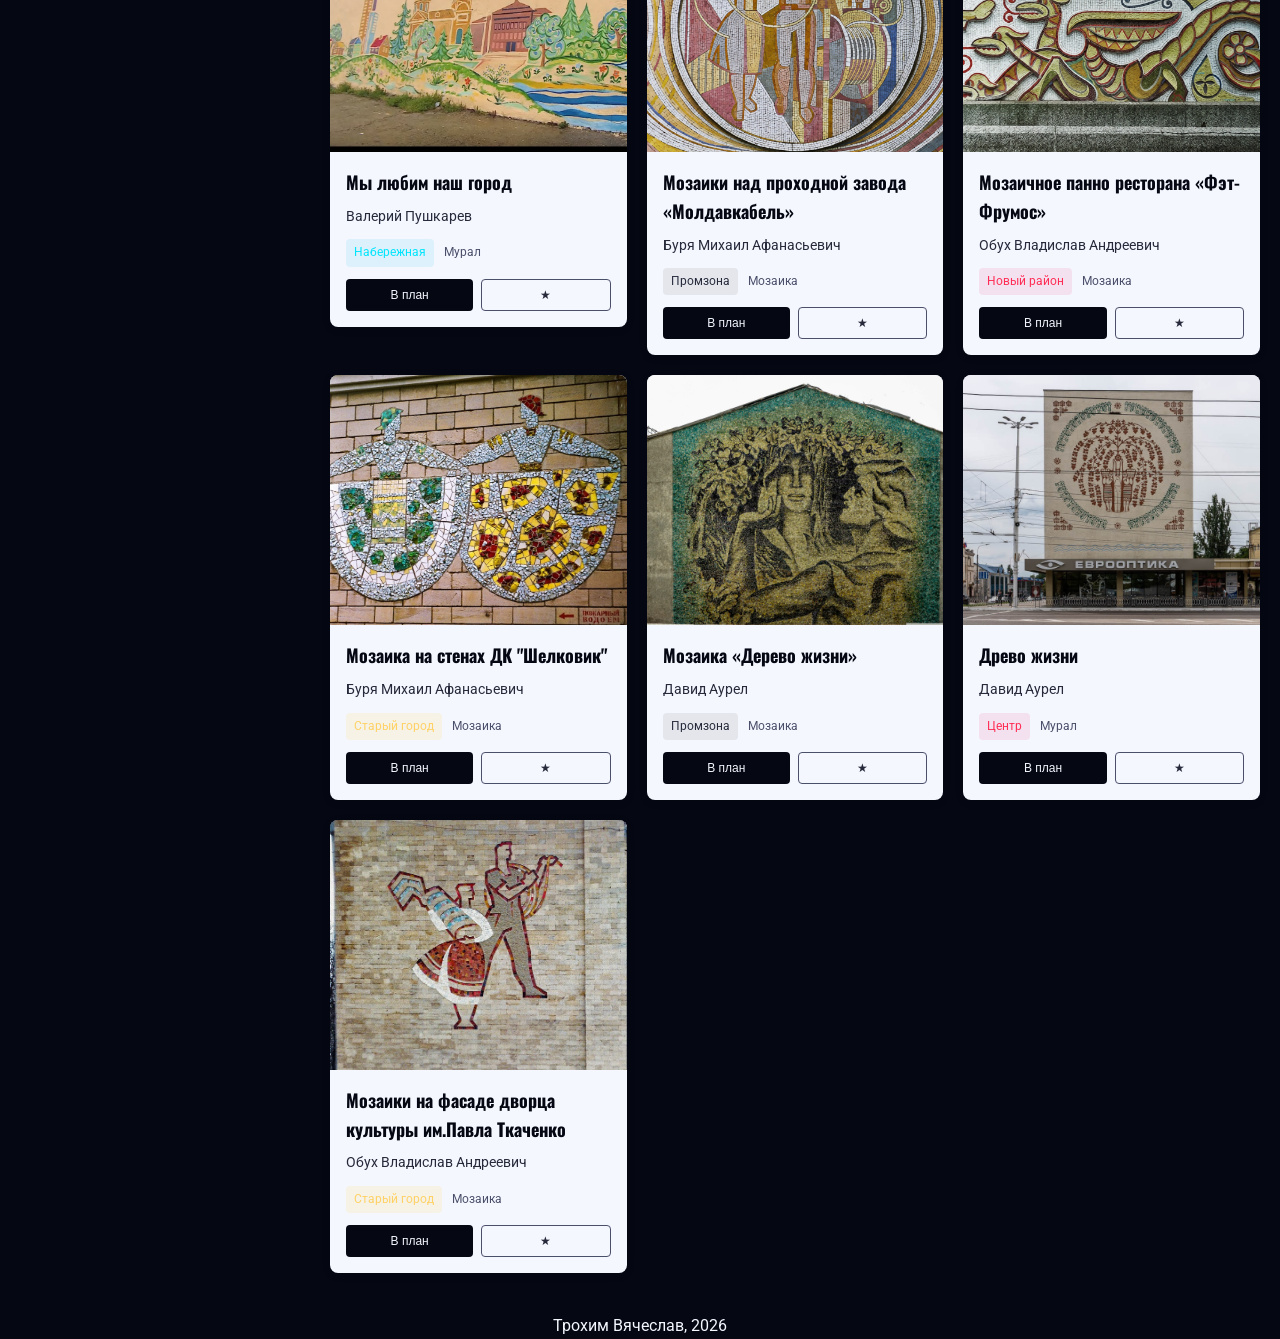
==== commit 0dcbc5ad: "Update index.html" ====
--- a/index.html
+++ b/index.html
@@ -146,7 +146,7 @@
         </div>
       
     </main>
-  <footer text-align="center">Трохим Вячеслав, 2026</footer>
+  <footer style="text-align: center">Трохим Вячеслав, 2026</footer>
     <!-- Модальное окно для детального просмотра арт-объекта -->
     <div class="modal" id="artworkModal" role="dialog" aria-labelledby="modalTitle" aria-hidden="true">
         <div class="modal__overlay" id="modalOverlay"></div>
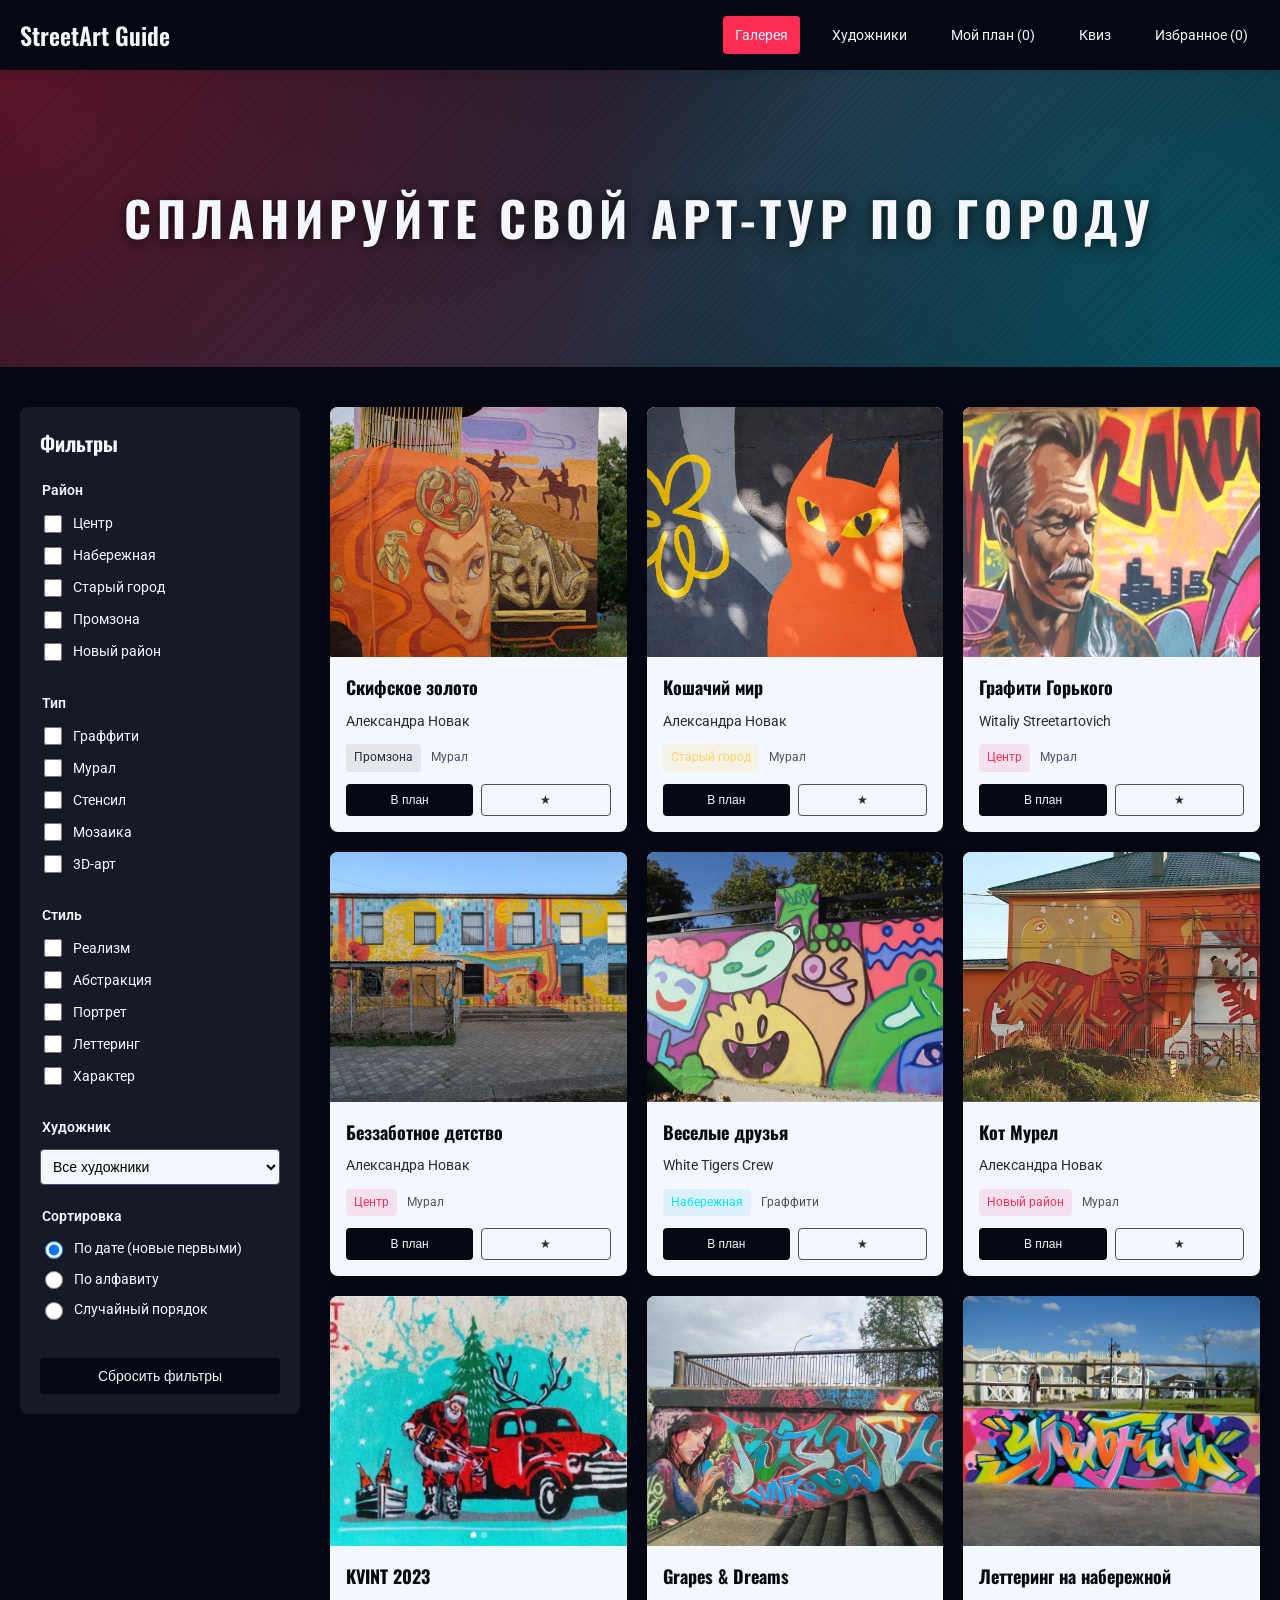
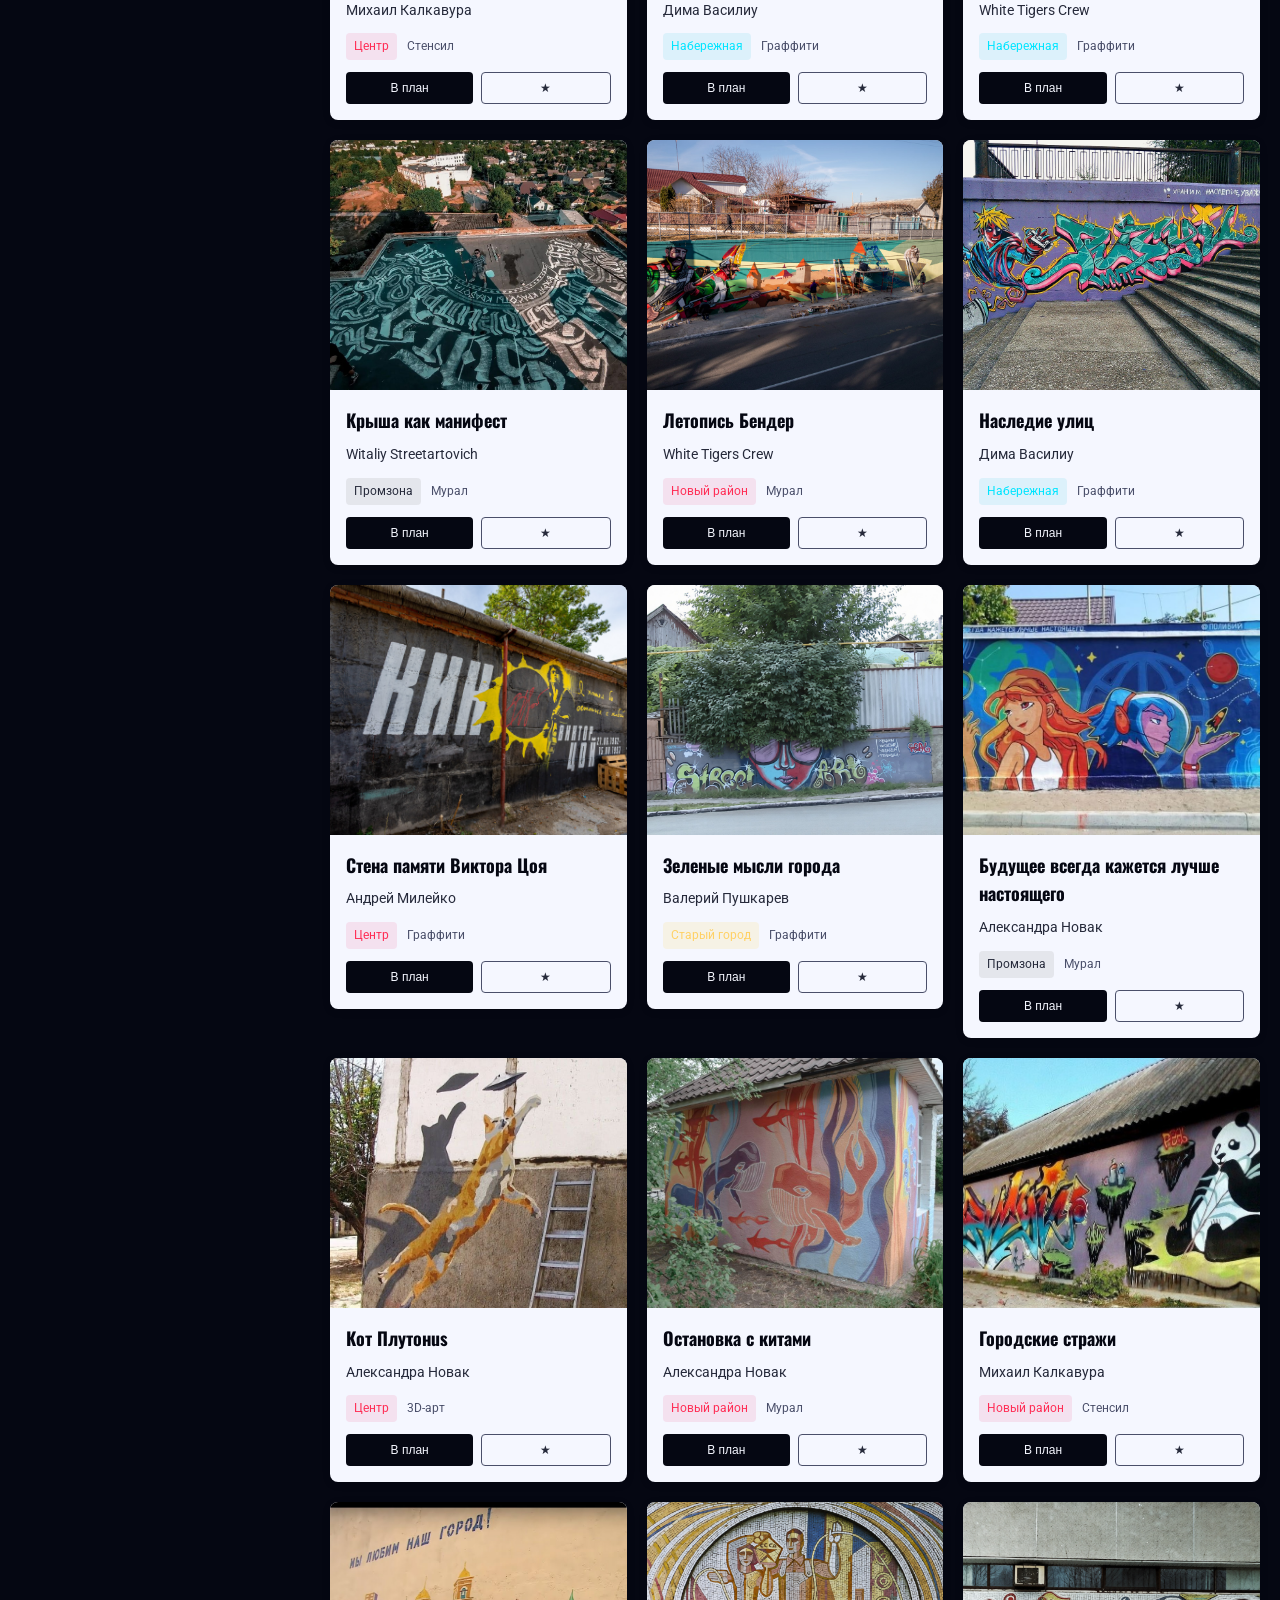
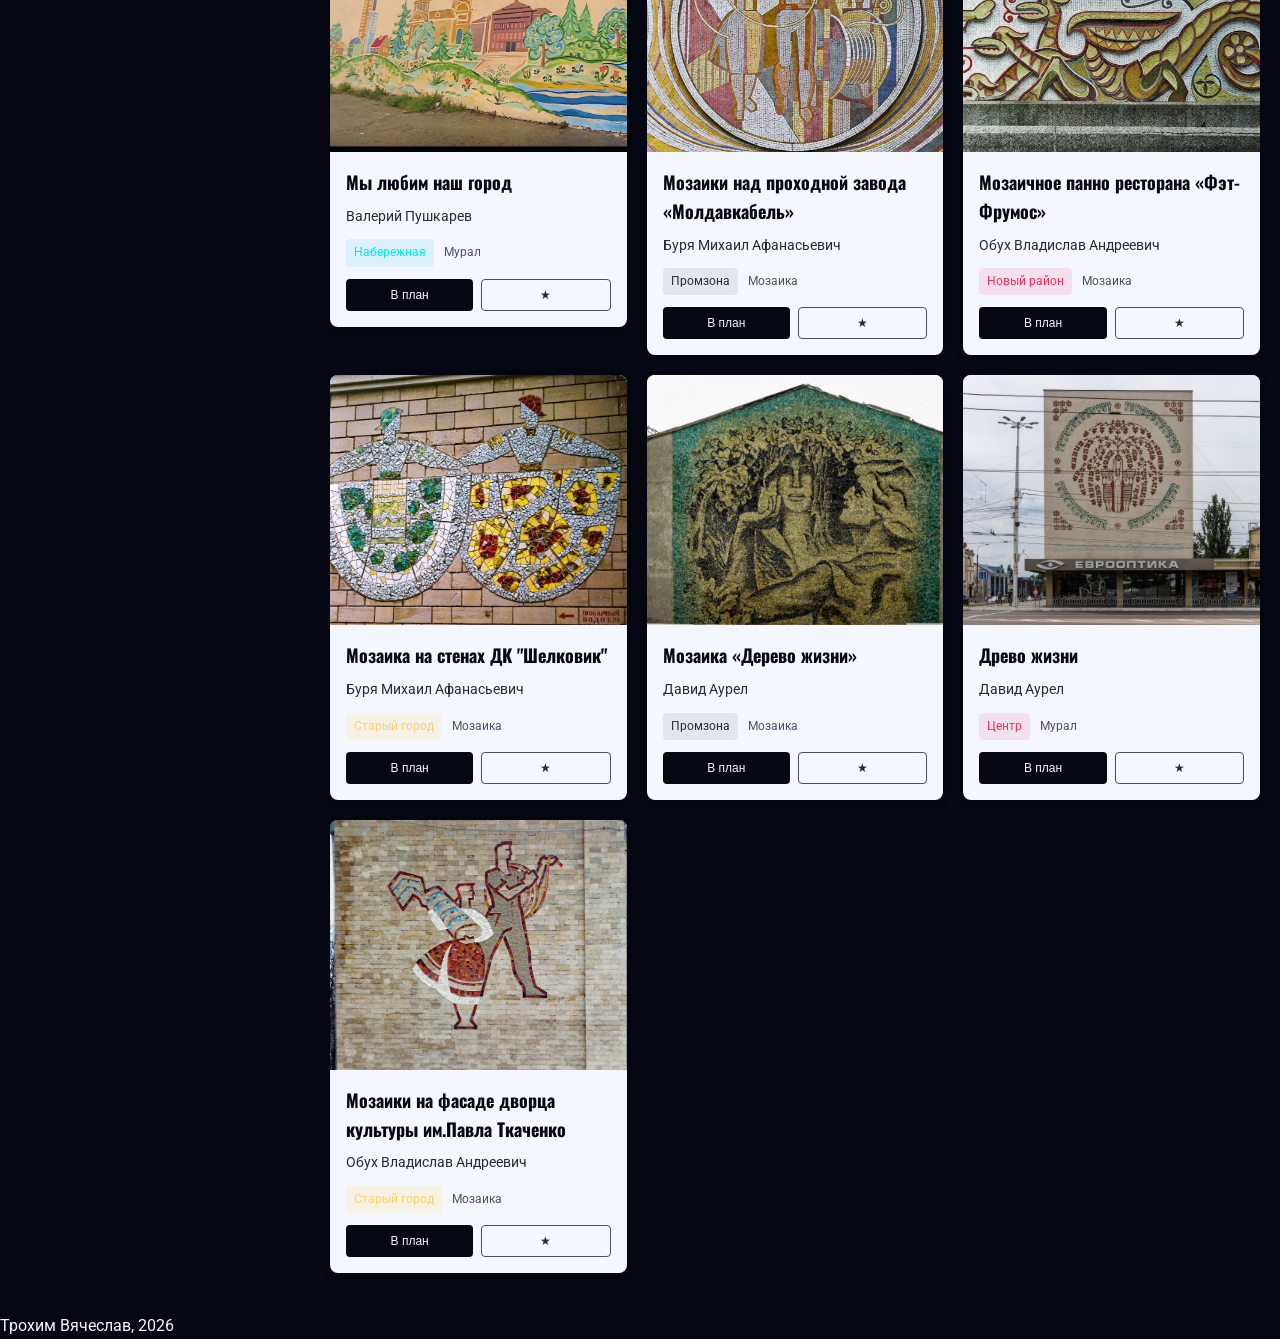
==== commit 75285548: "Update index.html" ====
--- a/index.html
+++ b/index.html
@@ -146,7 +146,7 @@
         </div>
       
     </main>
-  <footer style="text-align: center">Трохим Вячеслав, 2026</footer>
+  <footer text-align=center>Трохим Вячеслав, 2026</footer>
     <!-- Модальное окно для детального просмотра арт-объекта -->
     <div class="modal" id="artworkModal" role="dialog" aria-labelledby="modalTitle" aria-hidden="true">
         <div class="modal__overlay" id="modalOverlay"></div>
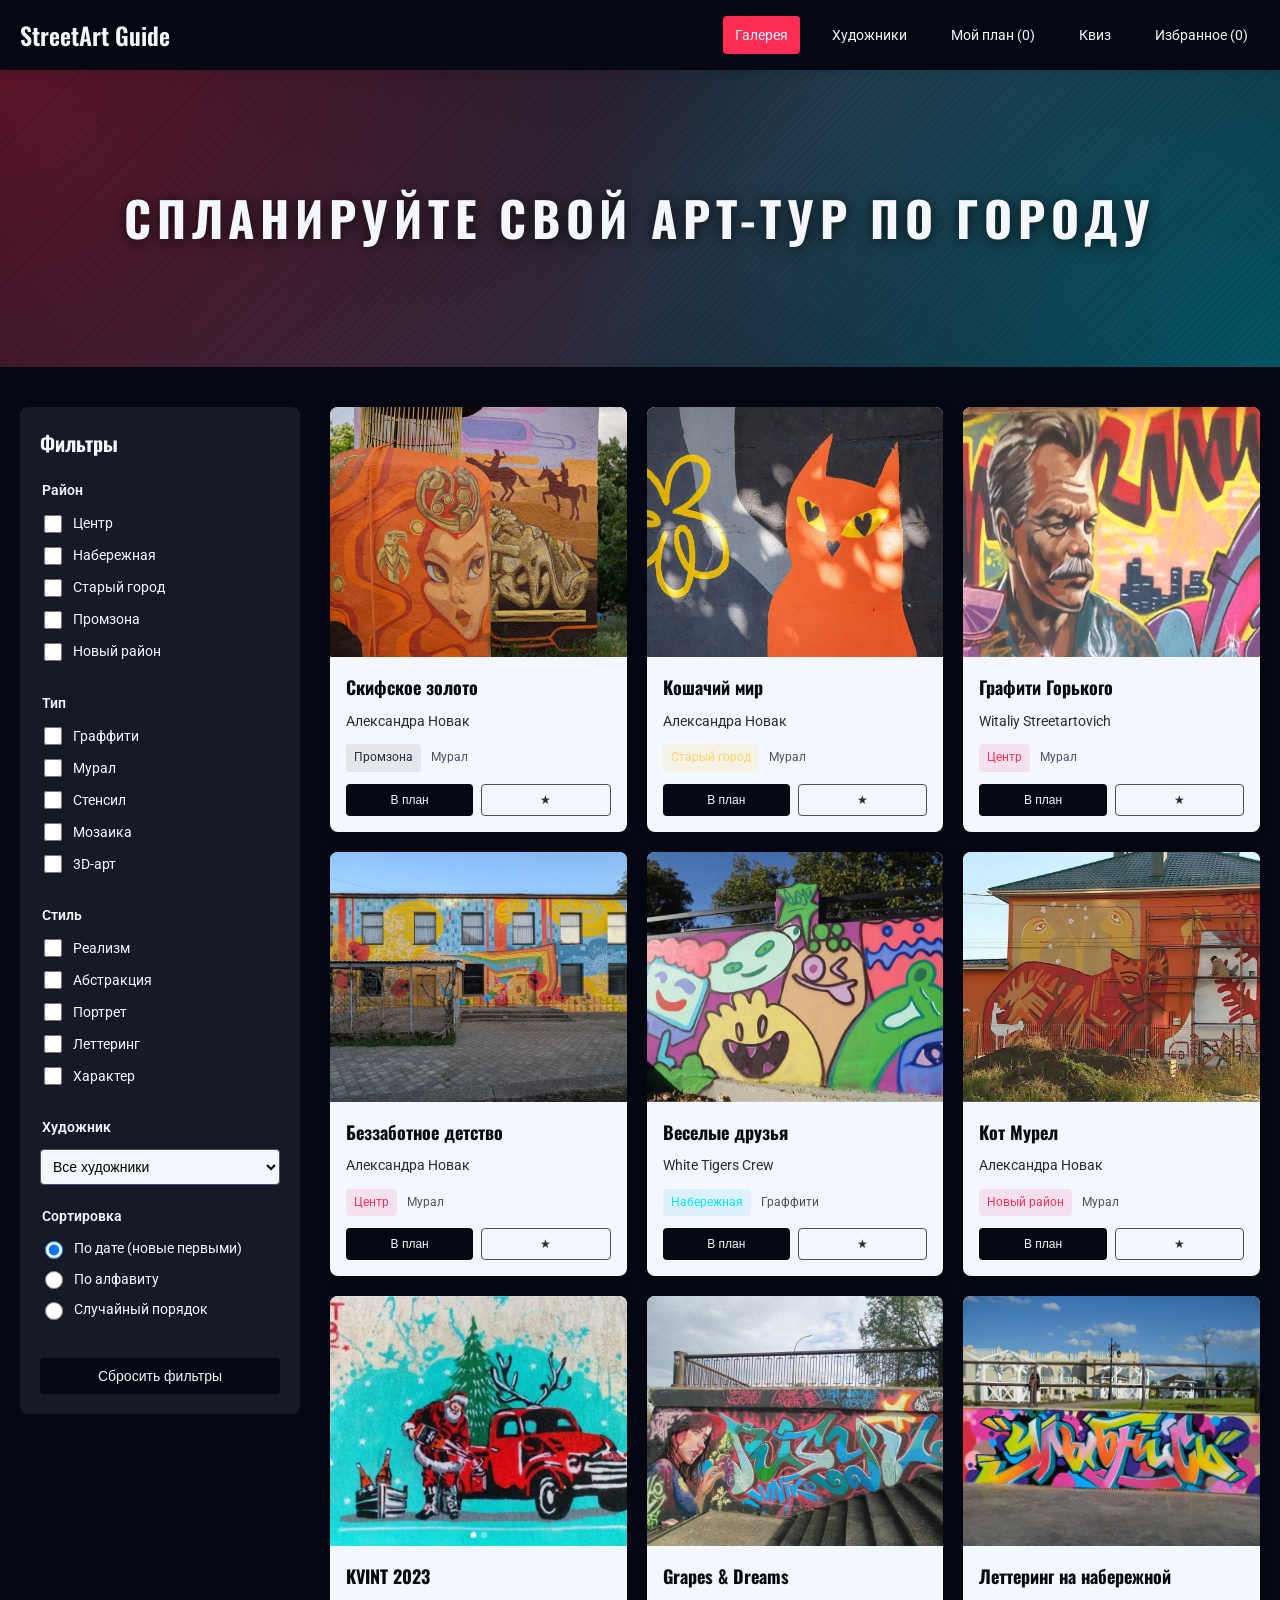
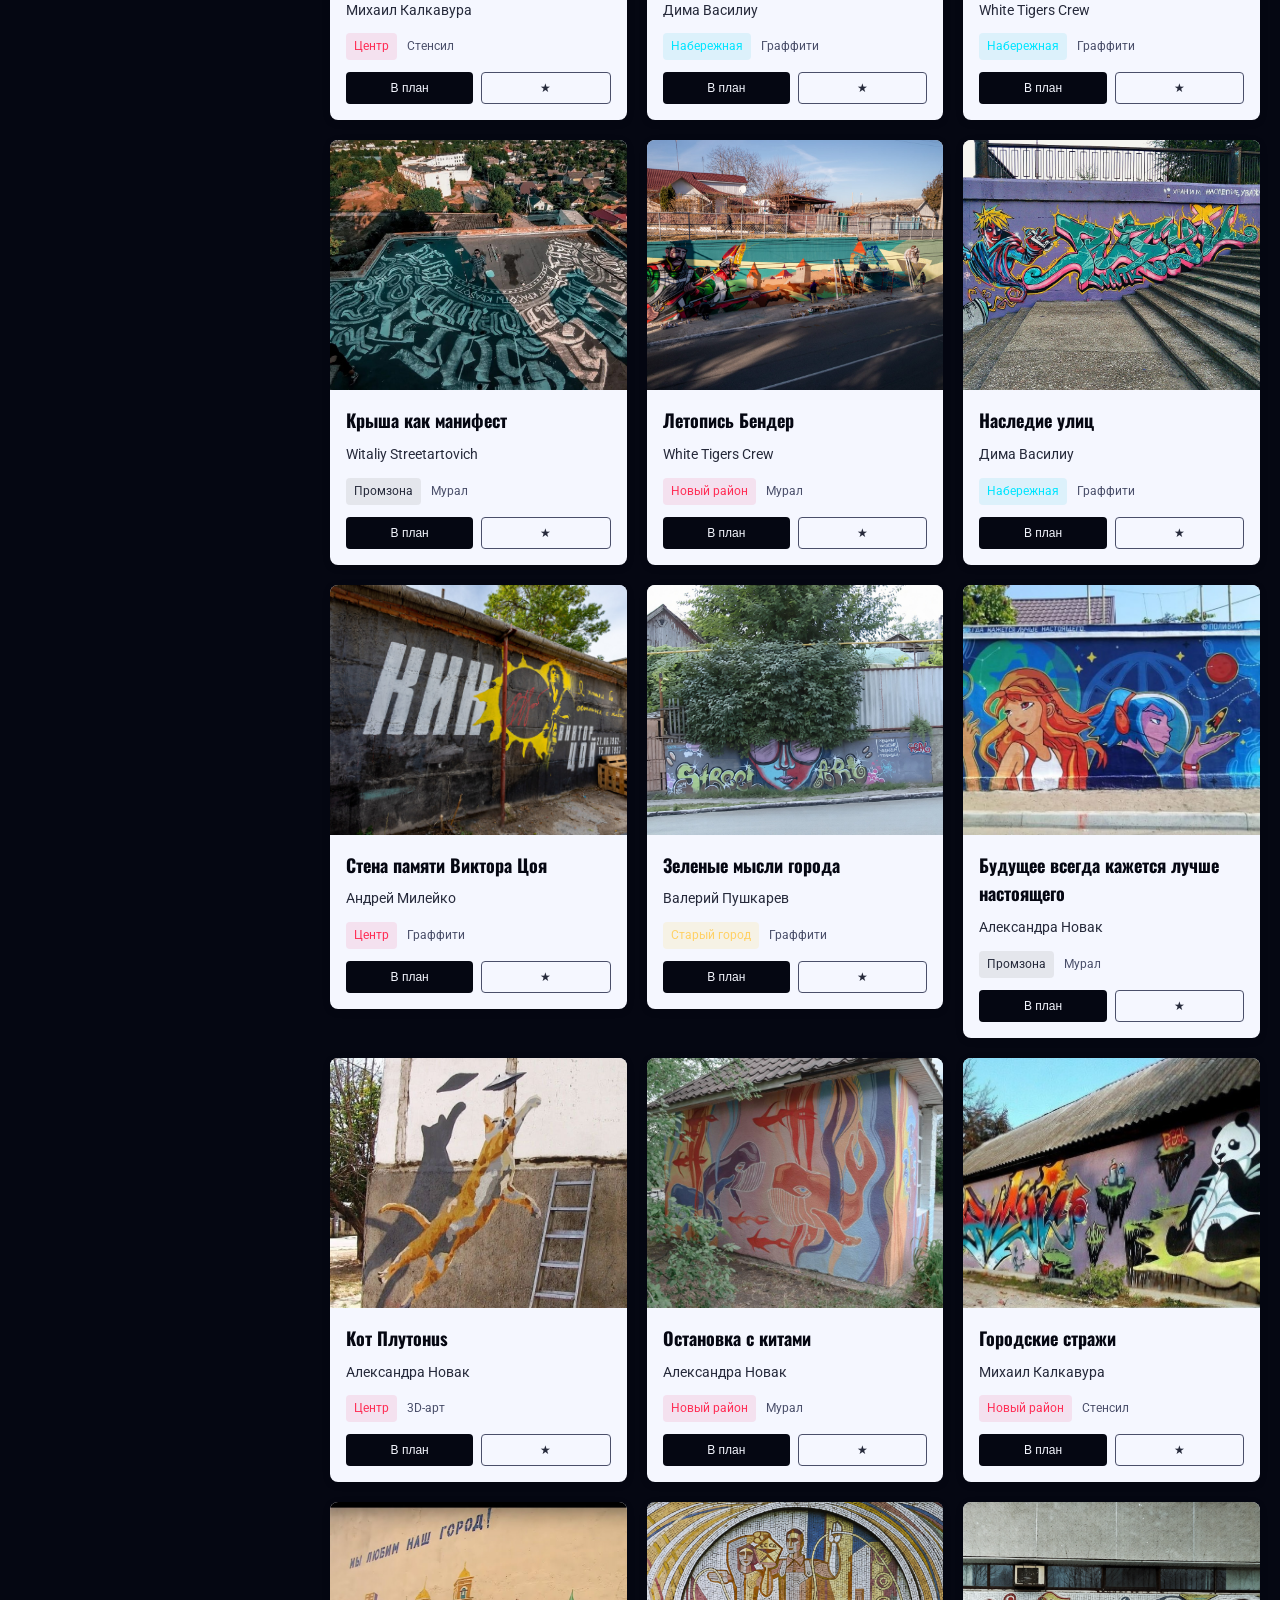
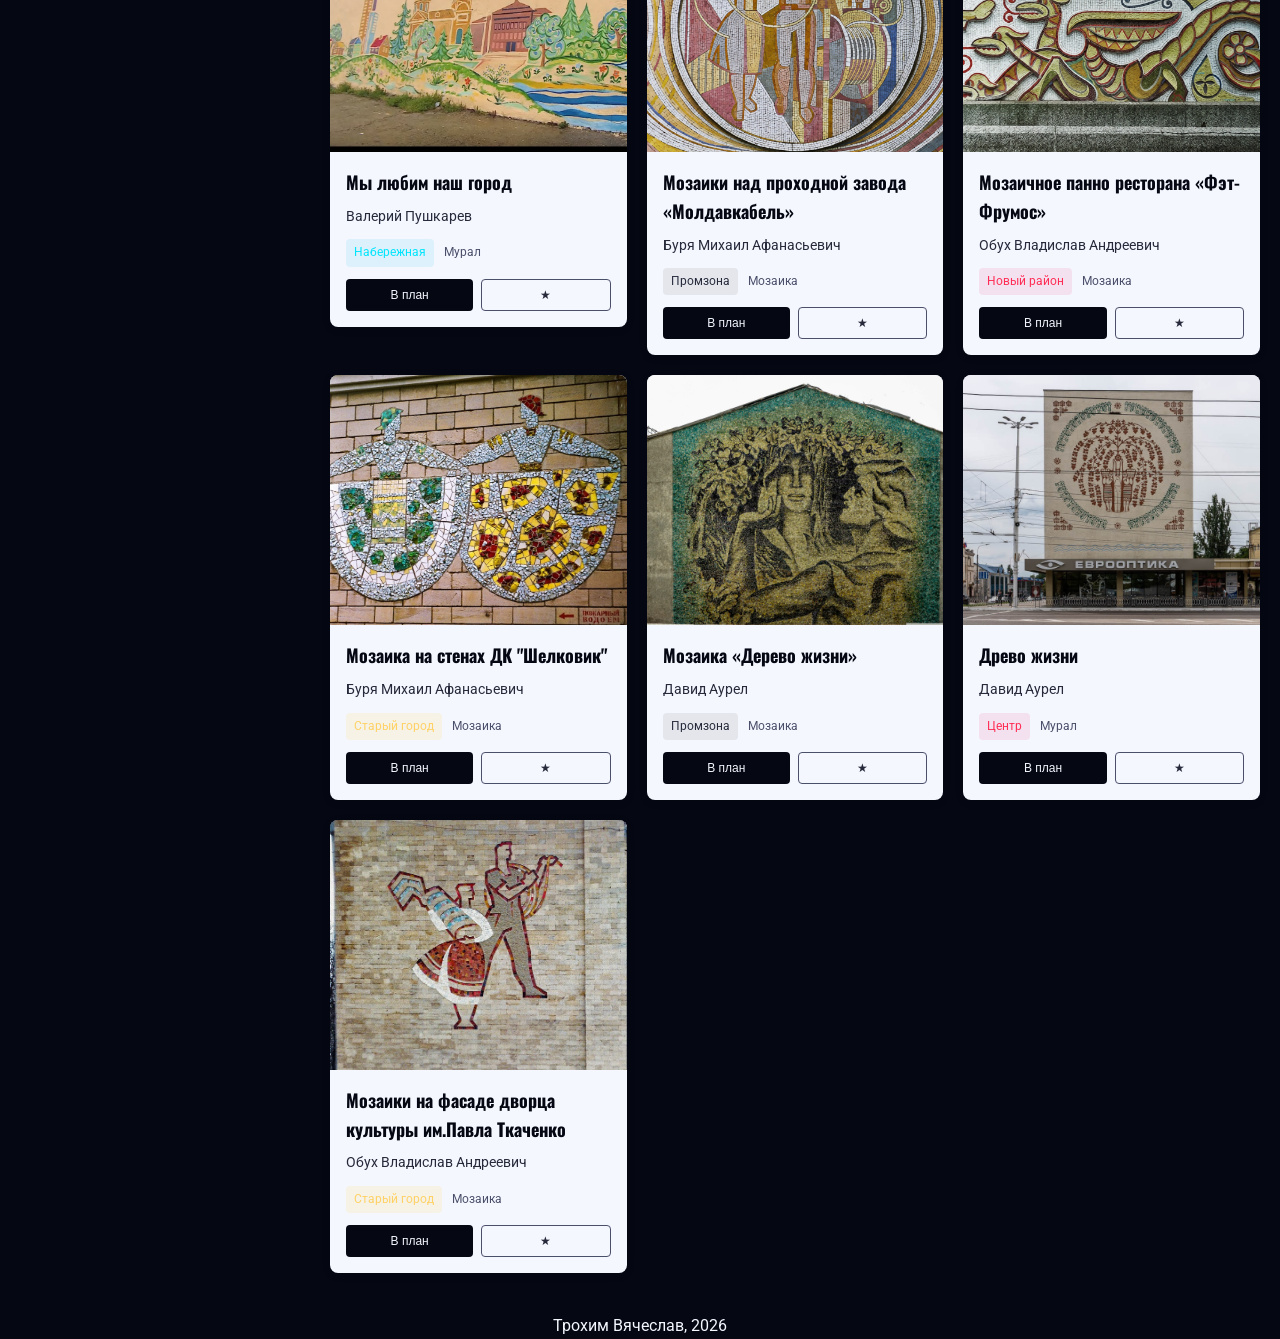
==== commit 3f499567: "Update index.html" ====
--- a/index.html
+++ b/index.html
@@ -146,7 +146,7 @@
         </div>
       
     </main>
-  <footer text-align=center>Трохим Вячеслав, 2026</footer>
+  <footer>Трохим Вячеслав, 2026</footer>
     <!-- Модальное окно для детального просмотра арт-объекта -->
     <div class="modal" id="artworkModal" role="dialog" aria-labelledby="modalTitle" aria-hidden="true">
         <div class="modal__overlay" id="modalOverlay"></div>
--- a/css/style.css
+++ b/css/style.css
@@ -68,4 +68,6 @@
 @import url('./blocks/style/page/page.css');
 
 @import url('./blocks/style/variables/variables.css');
-
+ footer{
+   text-align: center;
+ }
